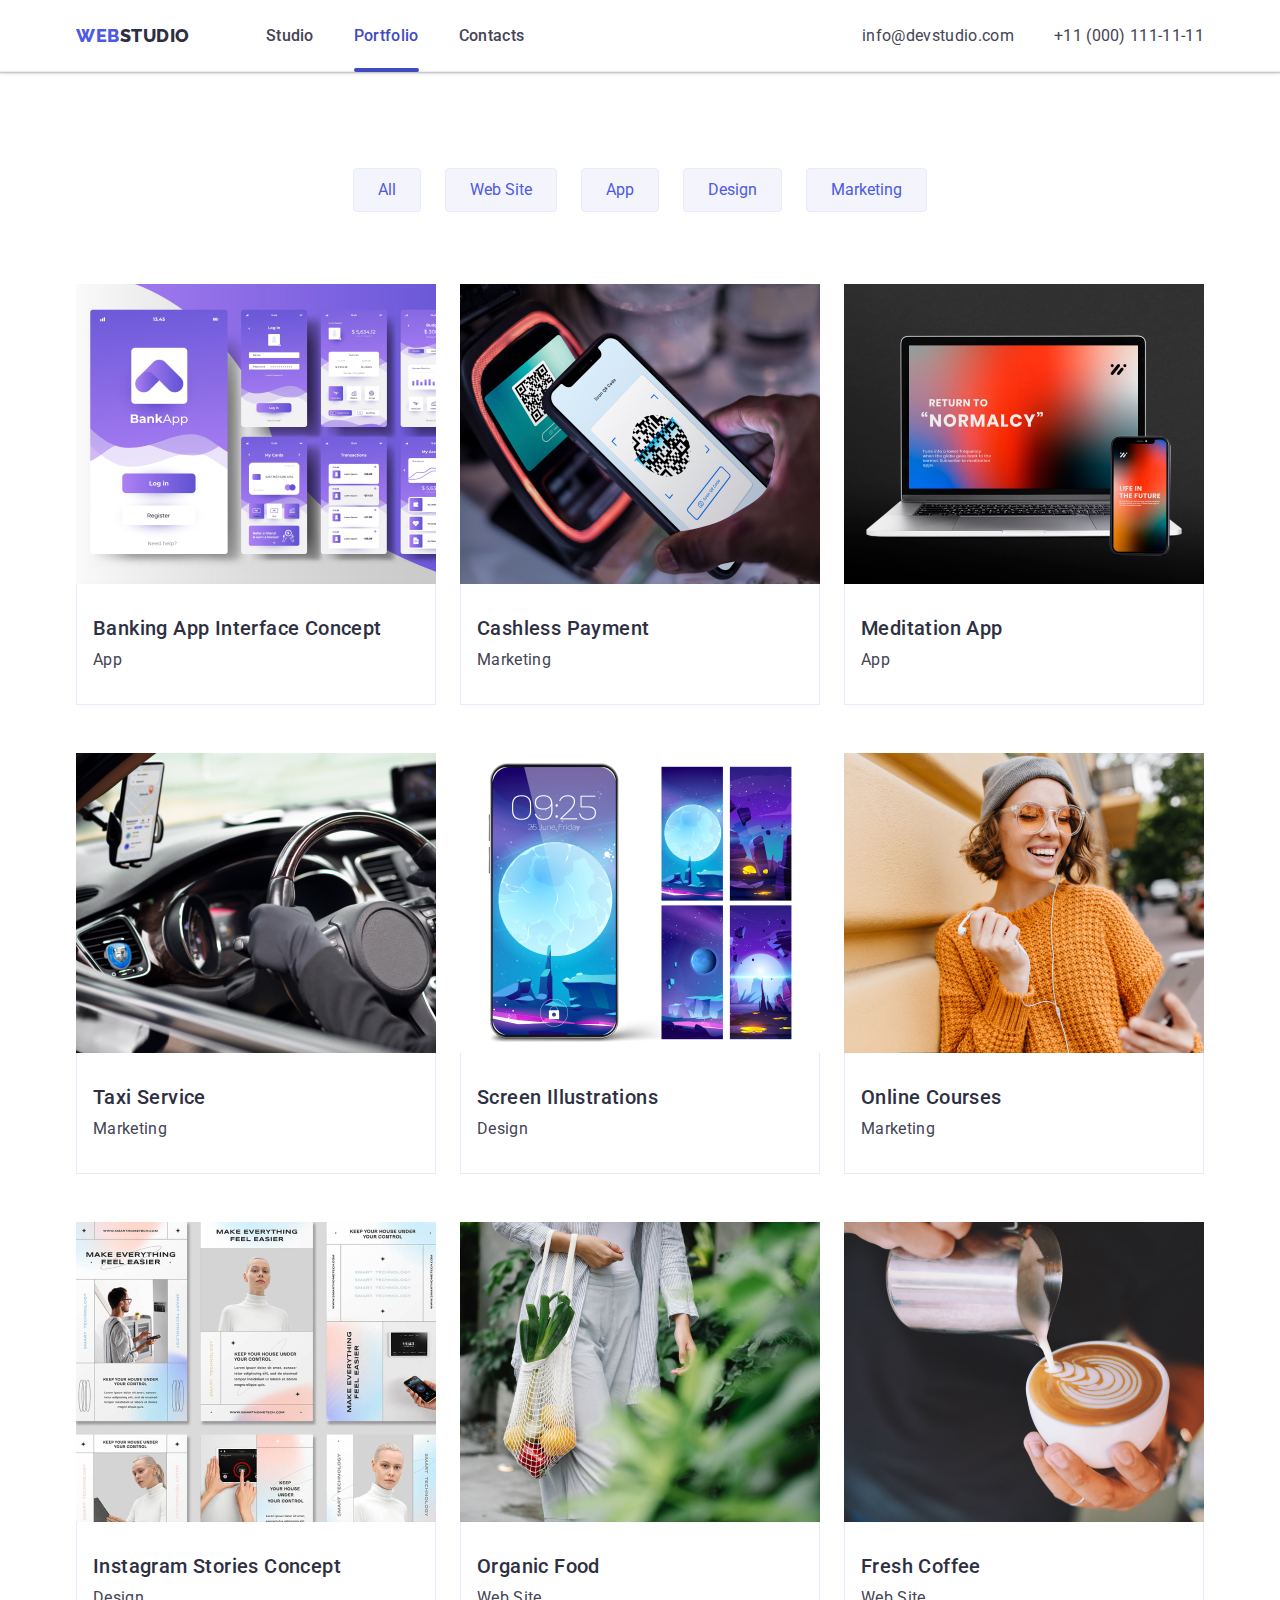
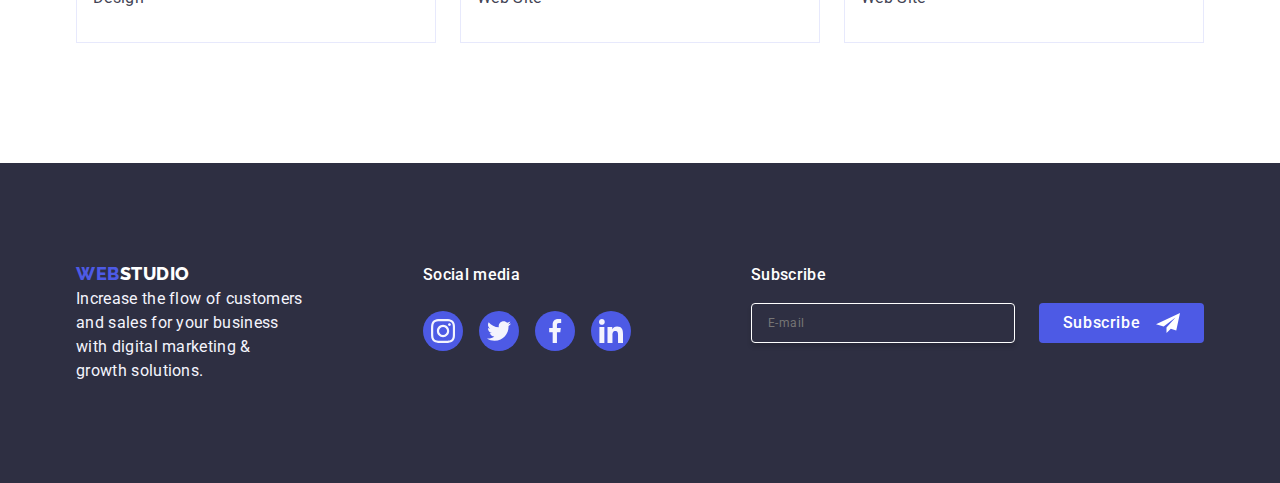
==== portfolio.html @ c0c43e0a "Add files via upload" ====
<!DOCTYPE html>
<html lang="en">
<head>
  <meta charset="UTF-8">
  <meta name="viewport" content="width=device-width, initial-scale=1.0">
  <link rel="stylesheet" href="https://cdnjs.cloudflare.com/ajax/libs/modern-normalize/1.0.0/modern-normalize.min.css">
  <link rel="stylesheet" href="./css/styles.css">
  <link rel="preconnect" href="https://fonts.googleapis.com">
  <link rel="preconnect" href="https://fonts.gstatic.com" crossorigin>
  <link href="https://fonts.googleapis.com/css2?family=Raleway:wght@800&family=Roboto:wght@400;500;700;900&display=swap" rel="stylesheet">
  <title>Project #1</title>
</head>
<body>
  <header class="page-header">
    <div class="container menu">
      <nav class="navigation">
        <a class="logo links" href="./index.html">Web<span class="logo-black">Studio</span></a>
        <ul class="nav-menu list">
          <li class="item">
            <a class="page links" href="./index.html">Studio</a>
          </li>
          <li class="item">
            <a class="page current links" href="./portfolio.html">Portfolio</a>
          </li>
          <li class="item">
            <a class="page links" href="">Contacts</a>
          </li>
        </ul>
      </nav>
      <address class="address">
        <ul class="contacts-menu list">
          <li class="item">
            <a class="contact links" href="mailto:info@devstudio.com"> info@devstudio.com</a>
          </li>
          <li class="item">
            <a class="contact links" href="tel:+110001111111"> +11 (000) 111-11-11</a>
          </li>
        </ul>
      </address>
    </div>
  </header>
  <main>
    <section class="portfolio">
      <div class="portfolio-menu container">
        <h1 class="visually-hidden" >Title</h1>
        <ul class="filters list">
          <li class="filters-item">
            <button class="filters-button filters-active button" type="button">All</button>
          </li>
          <li class="filters-item">
            <button class="filters-button filters-active button" type="button">Web Site</button>
          </li>
          <li class="filters-item">
            <button class="filters-button filters-active button" type="button">App</button>
          </li>
          <li class="filters-item">
            <button class="filters-button filters-active button" type="button">Design</button>
          </li>
          <li class="filters-item">
            <button class="filters-button filters-active button" type="button">Marketing</button>
          </li>
        </ul> 
        <ul class="services-list list">
          <li class="services-card">
            <a class="services-link links" href="#">
              <div class="project-cover-wrap">
                <img 
                  class="project-card-image"
                  src="./images/imgbank-app.jpg" 
                  alt="Bank App" 
                  width="360" 
                  height="300"
                 />                
                 <p class="project-cover-text">
                  14 Stylish and User-Friendly App Design Concepts · Task Manager App · Calorie Tracker App · Exotic Fruit Ecommerce App · Cloud Storage App
                 </p>
              </div>  
              <div class="project-card-text">
                <h2 class="project-title">Banking App Interface Concept</h2>
                <p class="project-description">App</p>
              </div>
            </a>   
          </li>
          <li class="services-card">
            <a class="services-link links" href="index.html">
              <div class="project-cover-wrap">
                <img 
                  class="project-card-image"
                  src="./images/imgcashless.jpg" 
                  alt="Bank App" 
                  width="360" 
                  height="300"
                 />                
                 <p class="project-cover-text">
                  14 Stylish and User-Friendly App Design Concepts · Task Manager App · Calorie Tracker App · Exotic Fruit Ecommerce App · Cloud Storage App
                 </p>
              </div>
              <div class="project-card-text">
                <h2 class="project-title">Cashless Payment</h2>
                <p class="project-description">Marketing</p>
              </div>
            </a>
          </li>
          <li class="services-card">
            <a class="services-link links" href="index.html">
              <div class="project-cover-wrap">
                <img 
                  class="project-card-image"
                  src="./images/imgmed-app.jpg" 
                  alt="Bank App" 
                  width="360" 
                  height="300"
                 />                
                 <p class="project-cover-text">
                  14 Stylish and User-Friendly App Design Concepts · Task Manager App · Calorie Tracker App · Exotic Fruit Ecommerce App · Cloud Storage App
                 </p>
              </div>
              <div class="project-card-text">
                <h2 class="project-title">Meditation App</h2>
                <p class="project-description">App</p>
              </div>
            </a>   
          </li>
          <li class="services-card">
            <a class="services-link links" href="index.html">
              <div class="project-cover-wrap">
                <img 
                  class="project-card-image"
                  src="./images/imgtaxi-serv.jpg" 
                  alt="Bank App" 
                  width="360" 
                  height="300"
                 />                
                 <p class="project-cover-text">
                  14 Stylish and User-Friendly App Design Concepts · Task Manager App · Calorie Tracker App · Exotic Fruit Ecommerce App · Cloud Storage App
                 </p>
              </div>
              <div class="project-card-text">
                <h2 class="project-title">Taxi Service</h2>
                <p class="project-description">Marketing</p>
              </div>
            </a>   
          </li>
          <li class="services-card">
            <a class="services-link links" href="index.html">
              <div class="project-cover-wrap">
                <img 
                  class="project-card-image"
                  src="./images/imgscreen.jpg" 
                  alt="Bank App" 
                  width="360" 
                  height="300"
                 />                
                 <p class="project-cover-text">
                  14 Stylish and User-Friendly App Design Concepts · Task Manager App · Calorie Tracker App · Exotic Fruit Ecommerce App · Cloud Storage App
                 </p>
              </div>
              <div class="project-card-text">
                <h2 class="project-title">Screen Illustrations</h2>
                <p class="project-description">Design</p>
              </div>
            </a>     
          </li>
          <li class="services-card">
            <a class="services-link links" href="index.html">
              <div class="project-cover-wrap">
                <img 
                  class="project-card-image"
                  src="./images/imgonline-course.jpg" 
                  alt="Bank App" 
                  width="360" 
                  height="300"
                 />                
                 <p class="project-cover-text">
                  14 Stylish and User-Friendly App Design Concepts · Task Manager App · Calorie Tracker App · Exotic Fruit Ecommerce App · Cloud Storage App
                 </p>
              </div>
              <div class="project-card-text">
                <h2 class="project-title">Online Courses</h2>
                <p class="project-description">Marketing</p>
              </div>
            </a>     
          </li>
          <li class="services-card">
            <a class="services-link links" href="index.html">
              <div class="project-cover-wrap">
                <img 
                  class="project-card-image"
                  src="./images/imginstagram.jpg" 
                  alt="Bank App" 
                  width="360" 
                  height="300"
                 />                
                 <p class="project-cover-text">
                  14 Stylish and User-Friendly App Design Concepts · Task Manager App · Calorie Tracker App · Exotic Fruit Ecommerce App · Cloud Storage App
                 </p>
              </div>
              <div class="project-card-text">
                <h2 class="project-title">Instagram Stories Concept</h2>
                <p class="project-description">Design</p>
              </div> 
            </a> 
          </li>
          <li class="services-card">
            <a class="services-link links" href="index.html">
              <div class="project-cover-wrap">
                <img 
                  class="project-card-image"
                  src="./images/imgorganic.jpg" 
                  alt="Bank App" 
                  width="360" 
                  height="300"
                 />                
                 <p class="project-cover-text">
                  14 Stylish and User-Friendly App Design Concepts · Task Manager App · Calorie Tracker App · Exotic Fruit Ecommerce App · Cloud Storage App
                 </p>
              </div>
              <div class="project-card-text">
                <h2 class="project-title">Organic Food</h2>
                <p class="project-description">Web Site</p>
              </div>
            </a>   
          </li>
          <li class="services-card">
            <a class="services-link links" href="index.html">
              <div class="project-cover-wrap">
                <img 
                  class="project-card-image"
                  src="./images/imgcoffee.jpg" 
                  alt="Bank App" 
                  width="360" 
                  height="300"
                 />                
                 <p class="project-cover-text">
                  14 Stylish and User-Friendly App Design Concepts · Task Manager App · Calorie Tracker App · Exotic Fruit Ecommerce App · Cloud Storage App
                 </p>
              </div>
              <div class="project-card-text">
                <h2 class="project-title">Fresh Coffee</h2>
                <p class="project-description">Web Site</p>
              </div>
            </a>
          </li>
        </ul>
      </div>
    </section>
  </main>
  <footer class="page-footer">
    <div class="container">
      <div class="footer-logo-wrapper list">
          <a class="logo links" href="./index.html">Web<span class="logo-white">Studio</span>
          </a>
          <p class="footer-content">
          Increase the flow of customers and sales for your business with digital marketing & growth solutions.
          </p> 
      </div>
      <div class="social-media-container">
        <p class="social-media-text text">Social media</p>
        <ul class="footer-list list">
          <li class="social-media-item">
            <a href="#" class="social-media-link">
              <svg class="social-media-svg" width="24" height="24">
                <use href="./images/icons.svg#instagram"></use>
              </svg>
            </a>
          </li>
          <li class="social-media-item">
            <a href="#" class="social-media-link">
              <svg class="social-media-svg" width="24" height="24">
                <use href="./images/icons.svg#twitter"></use>
              </svg>
            </a>
          </li>
          <li class="social-media-item">
            <a href="#" class="social-media-link">
              <svg class="social-media-svg" width="24" height="24">
                <use href="./images/icons.svg#facebook"></use>
              </svg>
            </a>
          </li>
          <li class="social-media-item">
            <a href="#" class="social-media-link">
              <svg class="social-media-svg" width="24" height="24">
                <use href="./images/icons.svg#linkedin"></use>
              </svg>
            </a>
          </li>
        </ul>
      </div> 
      <div class="footer-form-container">
        <p class="footer-subscription-text">Subscribe</p>
        <form class="footer-subscription-form">
          <label class="footer-subscription-label">
            <input class="footer-subscription-input" name="subscription-mail" type="email" placeholder="E-mail">
          </label>
          <button class="footer-subscription-button" type="submit">Subscribe
            <svg class="footer-subscription-icon" width="24" height="24">
              <use href="./images/icons.svg#subscription"></use>          
            </svg>
          </button>
        </form>
      </div>
    </div>
  </footer>
</body>
</html>
---- css/styles.css ----
/* CSS Variable */

:root {
  --iris: #4D5AE5;
  --ocean: #404bbf;  
  --navy-blue: #2E2F42;
  --white: #FFFFFF;
  --slate: #434455;
  --green: #31D0AA;
  --light-slate: #838f99;
  --cornflower: #e7e9fc;
  --cloud: #f4f4fd;
  --button: #e7e9fc;
  --navy-blue-modal: #2E2F42;
  --grey: #2E2F42;
  --dairy: #FCFCFC;
}

body {
  font-family: "Roboto", sans-serif;
  font-size: 16px;
  color: #434455;
  background-color: var(--white);
  line-height: 1.5;
  letter-spacing: 0.02em;
}

/* CSS Reset */

*,
*::before,
*::after {
  box-sizing: border-box;
  margin: 0;
}

h1,h2,h3,h4,h5,h6,p {
  margin: 0;
}

img {
  display: block;
  max-width: 100%;
  height: auto;
}

.list {
  list-style: none;
  padding: 0;
  margin: 0;
}

.links {
  text-decoration: none;
  color: inherit;
}

.address {
  font-style: normal;
  margin-left: auto;
}

.container {
  width: 1158px;
  margin: 0 auto;
  padding: 0 15px;
}

.section {
  padding: 120px 0;
}

.no-top-padding {
  padding: 0;
}

/* Logo */

.logo {
  color: var(--iris);
  font-family: "Raleway", "sans-serif";
  font-size: 18px;
  font-weight: 800;
  line-height: 1.17;
  letter-spacing: 0.03em;
  text-transform: uppercase;
}

.logo-black {
  color: var(--navy-blue);
}

.logo-white {
  color: var(--white);
}


/* Header Section */

.page-header {
  border-bottom: 1px solid #ECECEC;
  box-shadow: 0px 2px 1px rgba(46, 47, 66, 0.08), 0px 1px 1px rgba(46, 47, 66, 0.16), 0px 1px 6px rgba(46, 47, 66, 0.08);
}

.nav-menu .page {
  font-size: 16px;
  font-weight: 500;
}

.nav-menu .page,
.contacts-menu .contact {
  display: block;
  padding-top: 24px;
  padding-bottom: 23px;
}

.nav-menu .page:hover,
.nav-menu .page:focus,
.nav-menu .page.current,
.contacts-menu .contact:hover,
.contacts-menu .contact:focus {
    color: var(--ocean);
}

.nav-menu .item:not(:last-child),
.contacts-menu .item:not(:last-child){
    margin-right: 40px;

}

.menu,
.navigation,
.nav-menu,
.contacts-menu {
    display: flex;
    align-items: center;
}

.nav-menu {
    margin-left: 76px;
}

.page {
  padding: 24px 0;
  position: relative;
  transition: color 250ms cubic-bezier(0.4, 0, 0.2, 1);
}

.page:hover,
.page:focus {
  color: var(--iris);
}

.page::after {
  content: "";
  border-radius: 2px;
  border: 2px solid transparent;
  height: 4px;
  width: 0;
  position: absolute;
  left: 0;
  bottom: -1px;
  transition: width 250ms cubic-bezier(0.4, 0, 0.2, 1),
  background-color 250ms cubic-bezier(0.4, 0, 0.2, 1),
  border 250ms cubic-bezier(0.4, 0, 0.2, 1);
}

.page:hover::after,
.page:focus::after {
  border: 2px solid var(--ocean);
  background-color: var(--ocean);
  width: 100%;
}

.current::after {
  content: "";
  border: 2px solid var(--ocean);
  border-radius: 2px;
  background-color: var(--ocean);
  height: 4px;
  width: 100%;
  position: absolute;
  left: 0;
  bottom: -1px;
}

.current,
.contact:hover,
.contact:focus {
  color: var(--ocean);
}


.contact {
  padding: 24px 0;
  transition: color 250ms cubic-bezier(0.4, 0, 0.2, 1);
}

/* Hero Image - First Section */

.hero {
  background-color: var(--navy-blue);
  padding: 188px 0;
  text-align: center;
  background-image: linear-gradient(rgba(46, 47, 66, 0.7), rgba(46, 47, 66, 0.7)), url(../images/people-office.jpg);
  background-repeat: no-repeat;
  background-position: center;
  background-size: cover;
  max-width: 1440px;
  margin: 0 auto;
}

.hero-title {
  color: var(--white);
  font-size: 56px;
  line-height: 1.07;
  text-align: center;
  letter-spacing: 0.02em;
  font-weight: 700;
  margin-bottom: 48px;
}

.button {
  cursor: pointer;
  font-family: inherit;
  border-color: transparent;
}

.button.order-service {
  padding: 16px 32px;
  background-color: var(--iris);
  color: var(--white);
  font-weight: 500;
  font-size: 16px;
  line-height: 1.5;
  letter-spacing: 0.04em;
  border-radius: 4px;
  box-shadow: 0px 4px 4px 0px rgba(0, 0, 0, 0.15);
  transition: background-color 250ms cubic-bezier(0.4, 0, 0.2, 1);
}

.button.order-service:hover,
.button.order-service:focus {
    background-color: var(--ocean);
}


/* Features - Second Section */


.features {
  display: flex;
  gap: 24px;
}

.features .icon {
  display: flex;
  align-items: center;
  height: 112px;
  width: 264px;
  background-color: var(--cloud);
  border-radius: 4px;
  margin-bottom: 8px;
  
  
  
  
}


.features-item .features-item-header {
  margin-bottom: 8px;
}

.features-item-header {
  font-weight: 500;
  font-size: 20px;
  line-height: 1.2;
  letter-spacing: 0.02em;
  color: var(--navy-blue);
  margin-bottom: 8px;
}

.features-item-content {
  font-size: 16px;
  line-height: 1.5;
  letter-spacing: 0.02em;
  color: var(--slate);
}

.visually-hiddens {
  clip: rect(0 0 0 0);
  clip-path: inset(100%);
  height: 1px;
  overflow: hidden;
  outline: 0;
  outline-offset: 0;
  position: absolute;
  white-space: nowrap;
  width: 1px;
  margin: -1px;
  border: 0;
  padding: 0;
}

.icon {
  display: flex;
  align-items: center;
  justify-content: center;
  height: 112px;
  background-color: #f4f4fd;
  border-radius: 4px;
  margin-bottom: 8px;
}

/* Third Section */

.main-page-header {
  font-size: 36px;
  line-height: 1.11;
  text-align: center;
  letter-spacing: 0.02em;
  text-transform: capitalize;
  color: var(--navy-blue);
  margin-bottom: 72px;
}

.offer-section {
  padding-bottom: 120px;
}

.we-do {
  display: flex;
  gap: 24px;
}

.we-do-item {
  flex-basis: calc((100% - 48px) / 3);
}

/* Fourth Section - Our Team */

.team {
  background-color: #f4f4fd;
  padding: 120px 0;
}

.team-members {
  display: flex;
  gap: 24px;
}

.members {
  background-color: #FFFFFF;
  flex-basis: calc((100% - 72px ) / 4);
  border-radius: 0 0 4px 4px; 
  box-shadow: 0px 2px 1px 0px rgba(46, 47, 66, 0.08), 0px 1px 1px 0px rgba(46, 47, 66, 0.16), 0px 1px 6px 0px rgba(46, 47, 66, 0.08);

}

.employee {
  padding: 32px 0 32px;
}

.member-name {
  font-weight: 500;
  font-size: 20px;
  line-height: 1.2;
  letter-spacing: 0.02em;
  color: var(--navy-blue);
  text-align: center;
  margin-bottom: 8px;  
}

.member-title {
  font-size: 16px;
  line-height: 1.5;
  letter-spacing: 0.02em;
  color: var(--slate);
  text-align: center;
}

.team-social-list {
  display: flex;
  justify-content: center;
  gap: 24px;
  margin-top: 8px;
}

.team-social-item {
  width: 40px;
  height: 40px;
}

.team-social-link {
  width: 100%;
  height: 100%;
  border-radius: 50%;
  display: flex;
  align-items: center;
  justify-content: center;
  background-color: var(--iris);
  transition: background-color 250ms cubic-bezier(0.4, 0, 0.2, 1);
}

.team-social-link:hover,
.team-social-link:focus {
  background-color: var(--ocean);
}

.team-social-svg {
  fill: #f4f4fd;
}

/* Fifth Section - Customers */

.client-section {
  padding-top: 120px;
  padding-bottom: 120px;
}

.client-section-header {
  font-size: 36px;
  line-height: 1.11;
  color: #2E2F42;
  margin-bottom: 72px;
  display: flex;
  justify-content: center;
  align-items: center;
}

.client-list {
  display: flex;
  gap: 24px;
}

.client-item {
  /* width: calc((100% - 120px) / 6);
  flex-basis: calc((100% - 120px) / 6); */
  width: 168px;
  height: 88px;
}

.client-link {
  width: 100%;
  height: 100%;
  border: 1px solid #8e8f99;
  border-radius: 4px;
  display: flex;
  justify-content: center;
  align-items: center;
  color: #8e8f99;
  transition: border-color 250ms cubic-bezier(0.4, 0, 0.2, 1), color 250ms cubic-bezier(0.4, 0, 0.2, 1);

}

.client-link:hover,
.client-link:focus {
  border-color: var(--ocean);
  color: var(--ocean)
}

.client-svg {
  fill: currentColor;
}

.client-container {
  width: 1158px;
  padding: 0 15px;
  margin: 0 auto;
}

/* Portfolio Main */

.portfolio {
    padding: 96px 0 120px 0;
}

.filters {
  display: flex;
  justify-content: center;
  gap: 24px;
  margin-bottom: 72px;
}

.filters-item {
  display: inline-flex;
}

.filters-button {
  color: var(--iris);
  background-color: var(--cloud);
  border-radius: 4px;
  border: 1px solid var(--cornflower);
  font-family: inherit;
  padding: 12px 24px;
  transition: color 250ms cubic-bezier(0.4, 0, 0.2, 1), background-color 250ms cubic-bezier(0.4, 0, 0.2, 1), border-color 250ms cubic-bezier(0.4, 0, 0.2, 1), box-shadow 250ms cubic-bezier(0.4, 0, 0.2, 1);
}

.filters-button:hover,
.filters-button:focus {
  background-color: var(--ocean);
  color: var(--white);
  border-color: var(--ocean);
  box-shadow: 0px 2px 2px 0px rgba(0, 0, 0, 0.12), 0px 2px 1px 0px rgba(0, 0, 0, 0.08), 0px 3px 1px 0px rgba(0, 0, 0, 0.1);
}


.services-list {
  display: flex;
  flex-wrap: wrap;
  column-gap: 24px;
  row-gap: 48px; 
}

.services-card {
  flex-basis: calc((100% - 48px) / 3);

}

.services-link {
  transition: box-shadow 250ms cubic-bezier(0.4, 0, 0.2, 1);
}

.services-link:hover,
.services-link:focus {
  box-shadow: 0px 2px 1px 0px rgba(46, 47, 66, 0.88), 0px 1px 1px 0px rgba(46, 47, 66, 0.16), 0px 1px 6px 0px rgba(46, 47, 66, 0.08);
}

.project-cover-wrap {
  position: relative;
  overflow: hidden;
}

.project-cover-text {
  position: absolute;
  top: 0;
  height: 100%;
  width: 100%;
  padding: 40px 32px;
  background-color: var(--iris);
  color: var(--cloud);
  font-size: 16px;
  font-weight: 400;
  line-height: 24px;
  letter-spacing: 0.32px;
  transform: translateY(100%);
  transition: transform 250ms cubic-bezier(0.4, 0, 0.2, 1);
}

.services-link:hover .project-cover-text,
.services-link:focus .project-cover-text {
  transform: translateY(0);
}

.project-card-text {
  padding: 32px 16px;
  border: 1px solid var(--cornflower);
  border-top: none;
  display: flex;
  flex-direction: column;
  justify-content: center;
  align-items: flex-start;
  align-self: stretch;
  border-bottom: 1px solid var(--cornflower);
  border-left: 1px solid var(--cornflower);
  border-right: 1px solid var(--cornflower);
  background-color: var(--white);
}

.project-title {
  font-weight: 500;
  font-size: 20px;
  line-height: 1.2;
  letter-spacing: 0.02em;
  color: var(--navy-blue);  
  margin-bottom: 8px;
}

.project-description {
  font-size: 16px;
  line-height: 1.5;
  letter-spacing: 0.02em;
  color: var(--slate);
}


/* Footer Section */

.page-footer {
  background-color: var(--navy-blue);
  padding-top: 100px;
  padding-bottom: 100px;
}

.page-footer .container {
  display: flex;
  align-items: baseline;
  gap: 120px;
  
}


.footer-logo-wrapper {
  align-items: flex-start;
  
}

.footer-content {
  line-height: 1.5;
  color: var(--cloud);
  letter-spacing: 0.02em;
  max-width: 264px;
    
}


.social-media-text {
  font-weight: 500;
  font-size: 16px;
  line-height: 1.5;
  letter-spacing: 0.02em;
  color: #FFFFFF;
  margin-bottom: 16px; 

}

.social-media-item {
  width: 40px;
  height: 40px;
}

.social-media-link {
  width: 100%;
  height: 100%;
  background-color: #4D5AE5;
  border-radius: 50%;
  display: flex;
  align-items: center;
  justify-content: center;
  margin-top: 8px;
  transition: background-color 250ms cubic-bezier(0.4, 0, 0.2, 1);
}

.social-media-link:hover,
.social-media-link:focus {
  background-color: #31D0AA;

}

.social-media-svg {
  fill: #f4f4fd;
}

.footer-list {
  display: flex;
  gap: 16px;
}

.footer-subscription-text {
  margin-bottom: 16px;
  font-weight: 500;
  font-size: 16px;
  line-height: 1.5;
  letter-spacing: 0.02em;
  color: var(--white);
}

.footer-subscription-form {
  display: flex;
  gap: 24px;
}

.footer-subscription-input {
  width: 264px;
  height: 40px;
  border: 1px solid var(--white);
  background-color: transparent;
  font-size: 12px;
  line-height: 1.5;
  letter-spacing: 0.04em;
  padding-left: 16px;
  color: var(--white);
  box-shadow: 0px 4px 4px 0px rgba(0, 0, 0, 0.15);
  border-radius: 4px;
  color: var(--white);
}

.footer-subscription-button {
  min-width: 165px;
  height: 40px;
  display: flex;
  justify-content: center;
  align-items: center;
  font-family: 'Roboto', sans-serif;
  font-size: 16px;
  font-weight: 500;
  line-height: 1.5;
  letter-spacing: 0.04em;
  color: var(--white);
  cursor: pointer;
  background-color: var(--iris);
  border: none;
  border-radius: 4px;
}

.footer-subscription-icon {
  margin-left: 16px;
}



/* Modal */

.backdrop {
  position: fixed;
  top: 0;
  left: 0;
  width: 100%;
  height: 100%;
  background-color: rgba(46, 47, 66, 0.4);
  opacity: 1;
  transition: opacity 250ms cubic-bezier(0.4, 0, 0.2, 1), visibility 250ms cubic-bezier(0.4, 0, 0.2, 1);
}

/* label {
  display: block;
} */

.modal {
  position: absolute;
  top: 50%;
  left: 50%;
  min-width: 408px;
  min-height: 584px;
  background-color: var(--dairy);
  box-shadow: 0px 2px 1px 0px rgba(0, 0, 0, 0.2),
    0px 1px 3px 0px rgba(0, 0, 0, 0.12), 0px 1px 1px 0px rgba(0, 0, 0, 0.14);
  border-radius: 4px;
  transform: translate(-50%, -50%) scale(1);
  transition: transform 250ms cubic-bezier(0.4, 0, 0.2, 1);
  padding: 72px 24px 24px;
}

.modal-container {
  margin-bottom: 8px;
}

.modal-form-label {
  font-size: 12px;
  line-height: 1.17;
  letter-spacing: 0.04em;
  color: #8e8f99;
  display: block;
  margin-bottom: 4px;
  
}

.modal-container {
 position: relative;
}

.modal-label-container {
  position: relative;
}

.modal-header-text {
  font-weight: 500;
  font-size: 16px;
  line-height: 24px;
  text-align: center;
  letter-spacing: 0.32px;
  color: var(--navy-blue);
  margin-bottom: 16px;
  
  
  
  
}

.modal-form-textarea {
  margin-bottom: 16px;
}

.form-label-input {
  width: 100%;
  height: 40px;
  border: 1px solid rgba(46, 47, 66, 0.4);
  border-radius: 4px;
  background-color: transparent;
  padding-left: 38px;
  outline: transparent;
  transition: border-color 250ms cubic-bezier(0.4, 0, 0.2, 1);

}

.form-label-textarea {
  width: 100%;
  height: 120px;
  font-size: 12px;
  line-height: 1.17;
  letter-spacing: 0.04em;
  color: rgba(46, 47, 66, 0.4);
  border: 1px solid rgba(46, 47, 66, 0.4);
  border-radius: 4px;
  background-color: transparent;
  padding: 8px 16px;
  outline: transparent;
  resize: none;
  transition: border-color 250ms cubic-bezier(0.4, 0, 0.2, 1);
  
}

.form-label-input:hover,
.form-label-input:focus,
.form-label-textarea:hover,
.form-label-textarea:focus {
  outline: none;
  border: 1px solid var(--iris);
}

.form-label-text {
  color: var(--light-slate);
  font-size: 12px;
  font-weight: 400;
  line-height: 14px;
  position: absolute;
  top: -16px;
}


.form-input-icon {
  position: absolute;
  left: 16px;
  top: 50%;
  transform: translateY(-50%);
  transition: fill 250ms cubic-bezier(0.4, 0, 0.2, 1);
}



.form-label-input:hover + .form-input-icon,
.form-label-input:focus + .form-input-icon {
  fill: var(--iris);
}

.modal-form-agreement {
  margin-bottom: 24px;
  display: flex;
  
}

.terms-conditions {
  display: block;
  font-size: 12px;
  line-height: 1.17;
  letter-spacing: 0.04em;
  color: #8e8f99;
}


.form-agreement-text {
  width: 16px;
  height: 16px;
  border: 1px solid rgba(46, 47, 66, 0.4);
  border-radius: 2px;
  transition: background-color 250ms cubic-bezier(0.4, 0, 0.2, 1), border 250ms cubic-bezier(0.4, 0, 0.2, 1), fill 250ms cubic-bezier(0.4, 0, 0.2, 1);
  display: inline-flex;
  align-items: center;
  justify-content: center;
  fill: transparent;
}

.modal-form-checkbox:checked + .form-agreement-text {
  background-color: var(--ocean);
  border: none;
  fill: var(--cloud);
}

.modal-checkbox-icon {
  fill: var(--white);
  border: 1px solid var(--light-slate);
  margin-right: 8px;
  transition: background-color 250ms cubic-bezier(0.4, 0, 0.2, 1), border 250ms cubic-bezier(0.4, 0, 0.2, 1);
}

.privacy-link {
  color: var(--iris)
}

.visually-hidden {
  position: absolute;
  border: 0;
  padding: 0;
  opacity: 0;
}

.modal-form-button {
 color: var(--white);
 text-align: center;
 font-size: 16px;
 font-weight: 500;
 line-height: 24px;
 letter-spacing: 0.64px;
 border: none;
 border-radius: 4px;
 background: var(--iris);
 box-shadow: 0px 4px 4px 0px rgba(0, 0, 0, 0.15);
 padding: 16px 32px;
 margin: 0 auto;
 cursor: pointer;
 display: block;
 min-width: 169px;
 transition: background-color 250ms cubic-bezier(0.4, 0, 0.2, 1);
    
}

.modal-form-button:hover {
  background-color: var(--ocean);
}

.backdrop.is-hidden .modal {
  transform: translate(-50%, -50%) scale(0);
}

.modal-close {
  position: absolute;
  top: 24px;
  right: 24px;
  width: 24px;
  height: 24px;
  padding: 0;
  display: flex;
  justify-content: center;
  align-items: center;
  

  background-color: var(--cornflower, #e7e9fc);
  color: var(--navyblue);
  border: 1px solid rgba(0, 0, 0, 0.1);
  border-radius: 50%;
  cursor: pointer;

  transition: border 250ms cubic-bezier(0.4, 0, 0.2, 1),
    background-color 250ms cubic-bezier(0.4, 0, 0.2, 1);
}

.modal-close-icon {
  fill: currentColor;
  transition: fill 250ms cubic-bezier(0.4, 0, 0.2, 1);
}

.modal-close:hover,
.modal-close:focus {
  background-color: var(--ocean);
  color: var(--white);
  border: none;
}

.is-hidden {
  opacity: 0;
  visibility: hidden;
  pointer-events: none;
}

/* Modal Form */
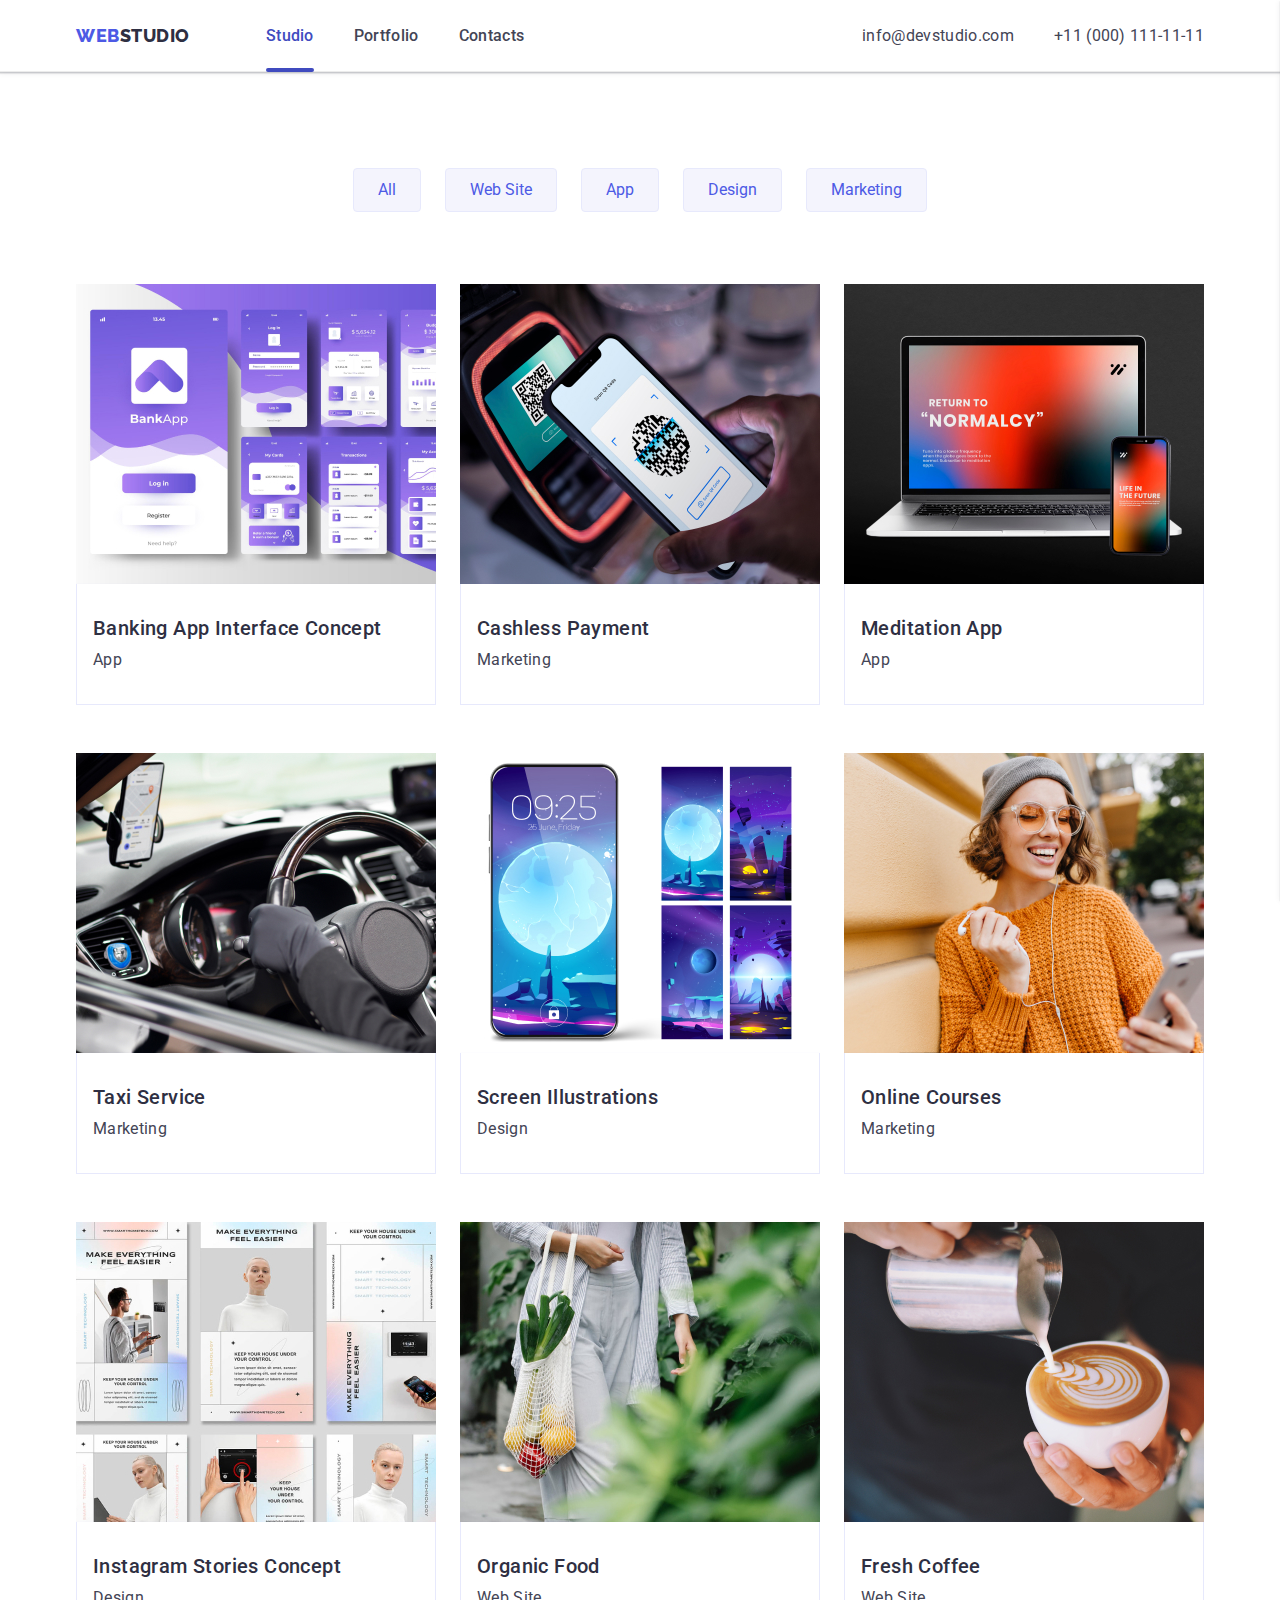
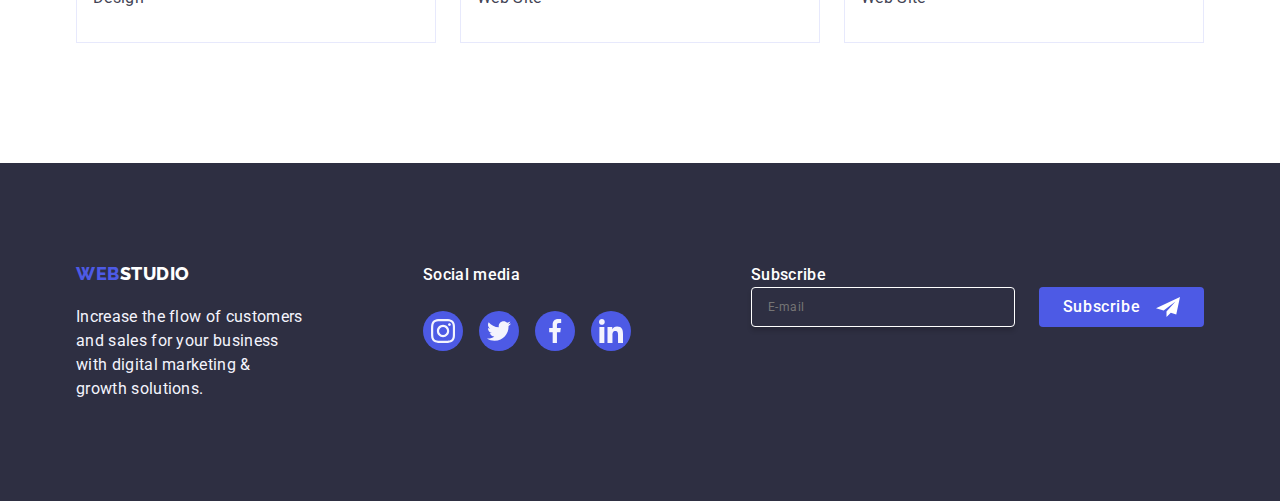
==== commit 5b4e2432: "summary" ====
--- a/portfolio.html
+++ b/portfolio.html
@@ -17,10 +17,10 @@
         <a class="logo links" href="./index.html">Web<span class="logo-black">Studio</span></a>
         <ul class="nav-menu list">
           <li class="item">
-            <a class="page links" href="./index.html">Studio</a>
-          </li>
-          <li class="item">
-            <a class="page current links" href="./portfolio.html">Portfolio</a>
+            <a class="page current links" href="./index.html">Studio</a>
+          </li>
+          <li class="item">
+            <a class="page links" href="./portfolio.html">Portfolio</a>
           </li>
           <li class="item">
             <a class="page links" href="">Contacts</a>
@@ -36,6 +36,11 @@
             <a class="contact links" href="tel:+110001111111"> +11 (000) 111-11-11</a>
           </li>
         </ul>
+        <button class="menu-toggle js-open-menu" aria-expanded="false" aria-controls="mobile-menu">
+          <svg class="mobile-menu-icon" width="32" height="22">
+            <use href="images/sprite.svg#burger"/>
+          </svg>
+        </button>
       </address>
     </div>
   </header>
@@ -246,7 +251,7 @@
     </section>
   </main>
   <footer class="page-footer">
-    <div class="container">
+    <div class="footer-division container">
       <div class="footer-logo-wrapper list">
           <a class="logo links" href="./index.html">Web<span class="logo-white">Studio</span>
           </a>
@@ -302,6 +307,66 @@
       </div>
     </div>
   </footer>
+
+  <!-- Mobile  -->
+  <div class="menu-container js-menu-container" id="mobile-menu">
+    <button type="button" class="menu-toggle js-close-menu mobile-close-btn">
+       &times;
+    </button>
+    <ul class="mobile-menu-list list">
+      <li class="mobile-menu-item">
+        <a class="mobile-menu-link links" href="index.html">Studio</a>
+      </li>
+      <li class="mobile-menu-item">
+        <a class="mobile-menu-link links" href="portfolio.html">Portfolio</a>
+      </li>
+      <li class="mobile-menu-item">
+        <a class="mobile-menu-link links" href="">Contacts</a>
+      </li>
+    </ul>
+
+    <ul class="mobile-contacts list">
+      <li class="mobile-contacts-item">
+        <a class="mobile-contacts-link links" href="tel:+110001111111">+11 (000)111-11-11</a>
+      </li>
+      <li class="mobile-contacts-item">
+        <a class="mobile-contacts-link links" href="mailto:info@devstudion.com" >info@devstudion.com</a>
+      </li>
+    </ul>
+    <ul class="mobile-social-media-list list">
+      <li class="mobile-social-media-item">
+        <a class="mobile-social-media-link links">
+          <svg class="mobile-social-media-icon-svg" width="24" height="24">
+            <use href="./images/icons.svg#instagram"></use>
+          </svg>
+        </a>
+      </li>
+      <li class="mobile-social-media-item">
+        <a class="mobile-social-media-link links">
+          <svg class="mobile-social-media-icon-svg" width="24" height="24">
+            <use href="./images/icons.svg#twitter"></use>
+          </svg>
+        </a>
+      </li>
+      <li class="mobile-social-media-item">
+        <a class="mobile-social-media-link links">
+          <svg class="mobile-social-media-icon-svg" width="24" height="24">
+            <use href="./images/icons.svg#facebook"></use>
+          </svg>
+        </a>
+      </li>
+      <li class="mobile-social-media-item">
+        <a class="mobile-social-media-link links">
+          <svg class="mobile-social-media-icon-svg" width="24" height="24">
+            <use href="./images/icons.svg#linkedin"></use>
+          </svg>
+        </a>
+      </li>
+    </ul>
+  </div>
+  <script src="./js/mobile-menu.js"></script>
+  <script src="./js/modal.js"></script>
+  
 </body>
 </html>
 
--- a/css/styles.css
+++ b/css/styles.css
@@ -611,6 +611,7 @@
   color: var(--cloud);
   letter-spacing: 0.02em;
   max-width: 264px;
+  margin-top: 17.5px;
     
 }
 
@@ -658,7 +659,6 @@
 }
 
 .footer-subscription-text {
-  margin-bottom: 16px;
   font-weight: 500;
   font-size: 16px;
   line-height: 1.5;
@@ -853,9 +853,11 @@
 .terms-conditions {
   display: block;
   font-size: 12px;
+  font-weight: 400;
   line-height: 1.17;
   letter-spacing: 0.04em;
   color: #8e8f99;
+  border: none;
 }
 
 
@@ -869,19 +871,27 @@
   align-items: center;
   justify-content: center;
   fill: transparent;
-}
-
-.modal-form-checkbox:checked + .form-agreement-text {
+  cursor: pointer;
+  margin-right: 8px;
+}
+
+.modal-form-checkbox:checked + .terms-conditions > .form-agreement-text {
   background-color: var(--ocean);
   border: none;
   fill: var(--cloud);
 }
 
 .modal-checkbox-icon {
+  width: 16px;
+  height: 16px;
+  border: 1px solid rgba(46, 47, 66, 0.4);
+  border-radius: 2px;
+  align-items: center;
+  justify-content: center;
   fill: var(--white);
-  border: 1px solid var(--light-slate);
-  margin-right: 8px;
-  transition: background-color 250ms cubic-bezier(0.4, 0, 0.2, 1), border 250ms cubic-bezier(0.4, 0, 0.2, 1);
+  transition: background-color 250ms cubic-bezier(0.4, 0, 0.2, 1), fill 250ms cubic-bezier(0.4, 0, 0.2, 1);
+  cursor: pointer;
+  padding: 2px;
 }
 
 .privacy-link {
@@ -963,5 +973,287 @@
   pointer-events: none;
 }
 
-/* Modal Form */
-
+/* Mobile View - Index */ 
+.menu-toggle {
+  min-height: 40px;
+  min-width: 40px;
+  padding: 0;
+  background-color: transparent;
+  outline: none;
+  border: none;
+}
+
+.menu-container.is-open {
+  transform: translateX(0);
+
+}
+
+.menu-container {
+  position: fixed;
+  top: 0;
+  left: 0;
+  width: 100%;
+  height: 100%;
+  padding-top: 80px;
+  padding-bottom: 40px;
+  padding-right: 35px;
+  padding-left: 40px;
+  background-color: var(--white);
+  box-shadow: 0px 1px 6px 0px rgba(46, 47, 66, 0.08), 0px 1px 1px 0px rgba(46, 47, 66, 0.16), 0px 2px 1px 0px rgba(46, 47, 66, 0.08);
+  transform: translateX(100%);
+  transition: transform 250ms cubic-bezier(0.4, 0, 0.2 1);
+  display: flex;
+  flex-direction: column;
+
+}
+
+.mobile-menu {
+  padding: 0;
+  margin: 0;
+  list-style: none;
+}
+
+.mobile-close-btn {
+  position: absolute;
+  top: 24px;
+  right: 24px;
+  min-width: 24px;
+  min-height: 24px;
+  padding: 0;
+  display: flex;
+  align-items: center;
+  justify-content: center;
+  border-radius: 50%;
+  border: 1px solid rgba(46, 47, 66, 0.1);
+  background-color: var(--cornflower);
+  transition: background-color 250ms cubic-bezier(0.4, 0, 0.2, 1), border 250ms cubic-bezier(0.4, 0, 0.2, 1);
+}
+
+.mobile-menu-list {
+  display: flex;
+  flex-direction: column;
+  align-items: flex-start;
+  justify-content: flex-start;
+  gap: 40px;
+  margin-bottom: auto;
+}
+
+.mobile-menu-item {
+  font-family: 'Roboto', sans-serif;
+  font-size: 36px;
+  font-weight: 700;
+  line-height: 1.11;
+  letter-spacing: 0.72px;
+
+}
+
+.mobile-menu-link {
+  color: var(--navy-blue);
+}
+
+.mobile-menu-link:hover,
+.mobile-menu-link:focus {
+  color: var(--iris);
+}
+
+.mobile-contacts {
+  gap: 40px;
+  display: flex;
+  flex-direction: column;
+  margin-bottom: 48px;
+}
+
+.mobile-contacts-link {
+  color: var(--navy-blue);
+  font-family: 'Roboto', sans-serif;
+  font-size: 20px;
+  font-weight: 700;
+  line-height: 1.11;
+  letter-spacing: 0.72px;
+}
+
+.mobile-contacts-link:hover,
+.mobile-contacts-link:focus {
+  color: var(--iris);
+  transition: background-color 250ms cubic-bezier(0.4, 0, 0.2, 1);
+  font-size: 36px;
+}
+
+.mobile-social-media-list {
+  display: flex;
+  gap: 56px;
+  align-items: center;
+  justify-content: flex-start;
+}
+
+.mobile-social-media-link svg {
+  fill: var(--white);
+}
+
+.mobile-social-media-link {
+  display: inline-flex;
+  justify-content: space-evenly;
+  align-items: center;
+  border-radius: 50%;
+  width: 44px;
+  height: 44px;
+  background-color: var(--iris);
+  transition: background-color 250ms cubic-bezier(0.4, 0, 0.2, 1);
+}
+
+.mobile-social-media-link:hover,
+.mobile-social-media-link:focus {
+  background-color: var(--green);
+  transition: background-color 250ms cubic-bezier(0.4, 0, 0.2, 1);
+}
+
+
+
+
+
+
+
+
+/* Media Queries - Index */
+
+@media only screen and (min-width: 428px) and (max-width: 767px) {
+  .container {
+    width: 428px;
+    margin: 0 auto;
+  
+  }
+}
+
+@media only screen and (min-width: 428px) and (max-width: 767px), only screen and (max-width: 427px) {
+  .nav-menu,
+  .contacts-menu {
+    display: none;
+  }
+
+  .page-header {
+    display: flex;
+    align-items: center;
+    justify-content: space-between;
+    height: 70px;
+  }
+
+  .hero h1{
+    display: block;
+    max-width: 320px;
+    font-weight: 700;
+    font-size: 36px;
+    line-height: 1.11;
+    letter-spacing: 0.02em;
+    text-align: center;
+    margin: 0 auto 72px;
+
+  }
+
+  .item .icon,
+  .offer-section {
+    display: none;
+  }
+
+  .features {
+    width: 100%;
+    min-height: 120px;
+    gap: 72px 24px;
+    display: flex;
+    flex-wrap: wrap;
+    margin: 0 auto;
+  }
+  .features-item-header {
+    text-align: center;
+    font-weight: 700;
+    font-size: 36px;
+    line-height: 1.11;
+    letter-spacing: 0.02em;
+    margin-bottom: 8px;
+  }
+
+  .team-members {
+    width: 100%;
+    display: flex;
+    justify-content: center;
+    align-items: center;
+    flex-direction: column;
+    gap: 72px;
+
+  }
+
+  .members {
+    margin: 0;
+  }
+
+  .client-list {
+    display: flex;
+    flex-wrap: wrap;
+    width: 100%;
+    justify-content: center;
+    align-items: center;
+    gap: 72px 16px;
+  }
+
+  .footer-division {
+    display: flex;
+    gap: 72px;
+    justify-content: center;
+    flex-wrap: wrap;
+  }
+
+  .footer-logo-wrapper {
+    display: inline-block;
+    text-align: center;
+    margin: 0 auto;
+    padding-top: 0;
+
+  }
+
+  .footer-logo-wrapper p {
+    text-align: start;
+  }
+
+  .social-media-container {
+    margin: 0 auto;
+  }
+
+  .social-media-text {
+    margin: 0 auto;
+    text-align: center;
+  }
+
+  .footer-form-container {
+    display: flex;
+    align-items: center;
+    justify-content: center;
+    flex-direction: column;
+    margin: 0 auto;
+    gap: 16px;
+    
+  }
+  
+  .footer-subscription-text {
+    margin: 0 auto;
+  }
+
+  .footer-subscription-form {
+    display: flex;
+    align-items: center;
+    justify-content: center;
+    flex-direction: column;
+    gap: 16px;
+  }
+
+}
+
+/* Media Queries - Portfolio */
+
+
+
+
+
+@media only screen and (min-width: 768px) {
+  .menu-toggle {
+    display: none;
+  }
+}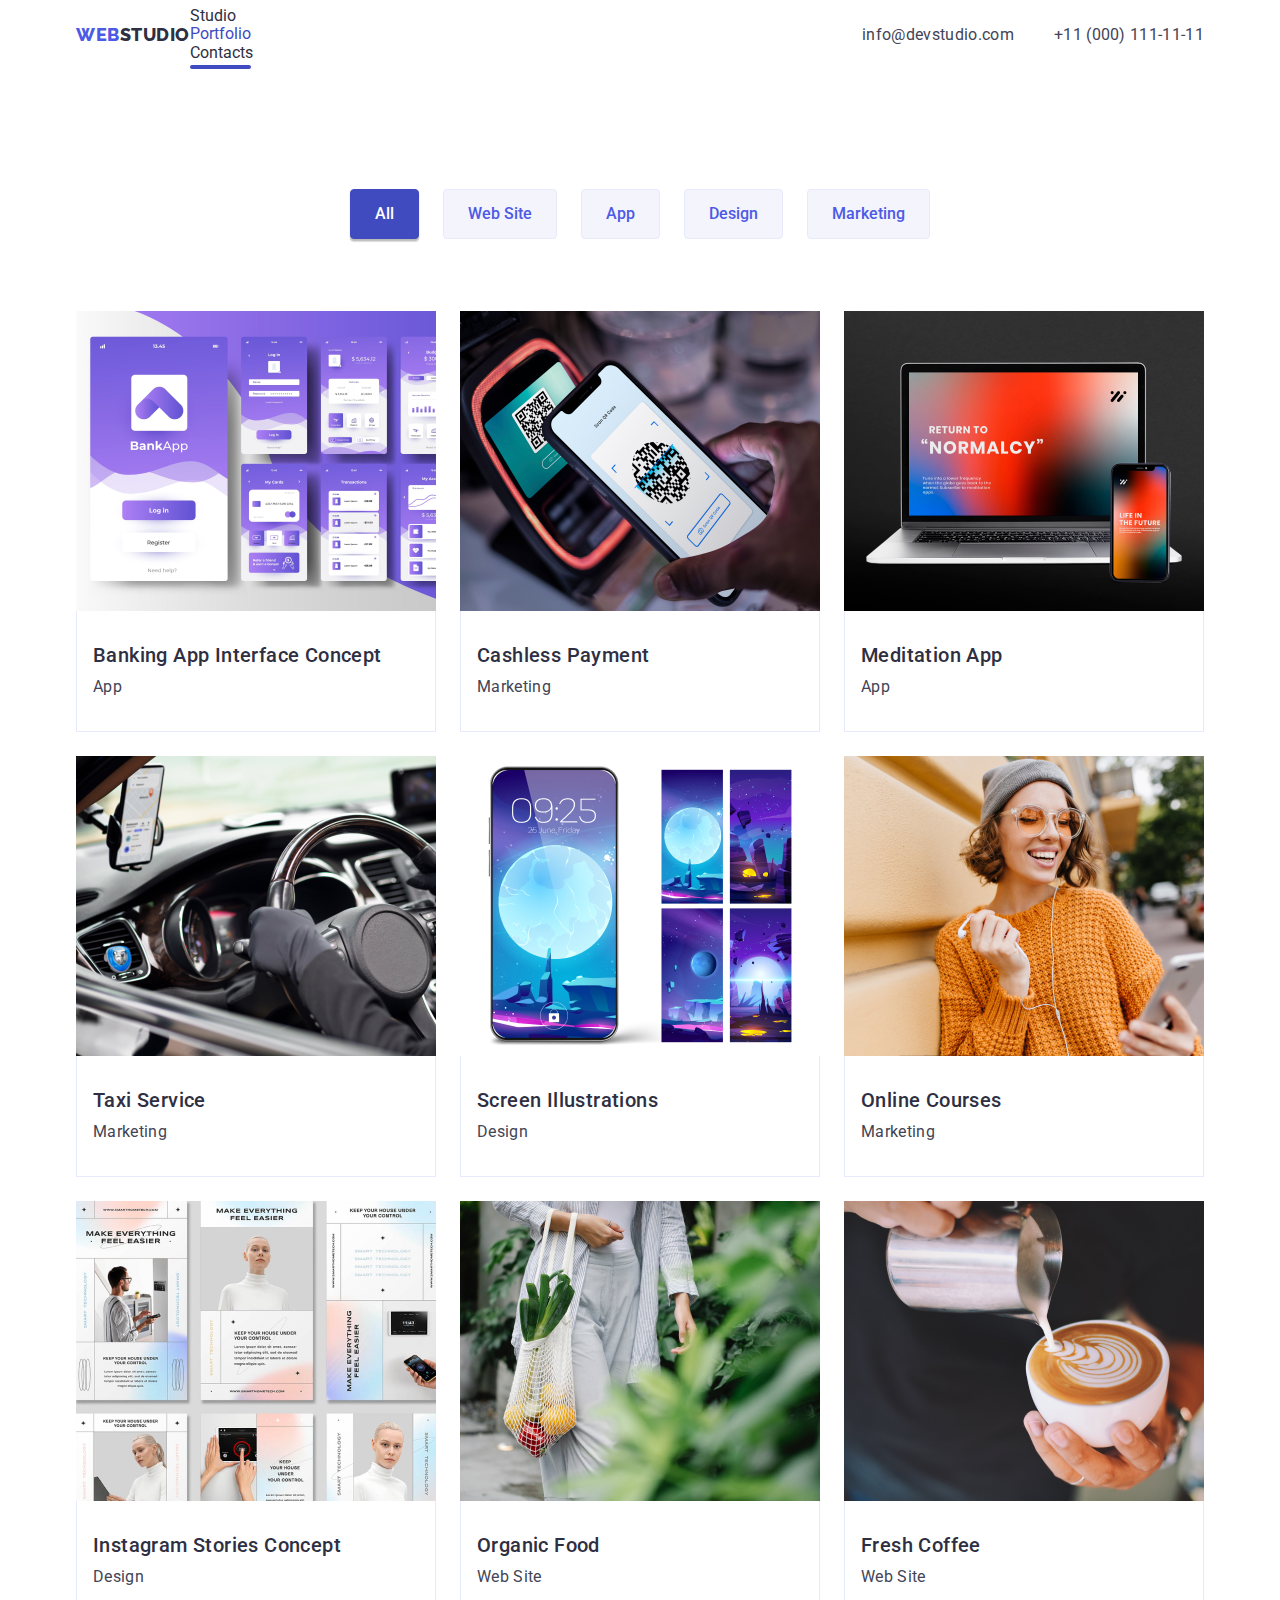
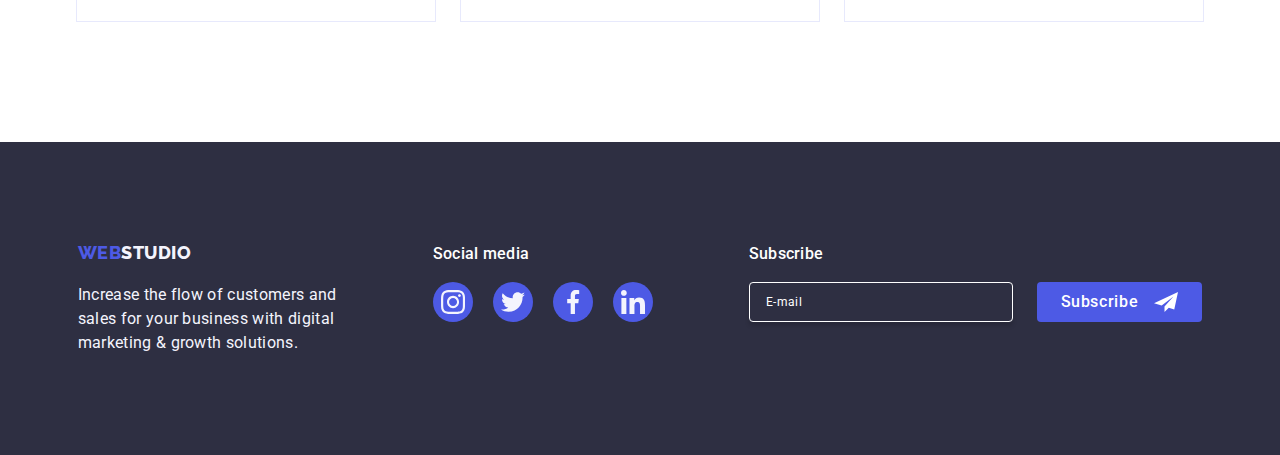
==== commit 9919c191: "summary" ====
--- a/portfolio.html
+++ b/portfolio.html
@@ -1,375 +1,522 @@
-<!DOCTYPE html>
-<html lang="en">
-<head>
-  <meta charset="UTF-8">
-  <meta name="viewport" content="width=device-width, initial-scale=1.0">
-  <link rel="stylesheet" href="https://cdnjs.cloudflare.com/ajax/libs/modern-normalize/1.0.0/modern-normalize.min.css">
-  <link rel="stylesheet" href="./css/styles.css">
-  <link rel="preconnect" href="https://fonts.googleapis.com">
-  <link rel="preconnect" href="https://fonts.gstatic.com" crossorigin>
-  <link href="https://fonts.googleapis.com/css2?family=Raleway:wght@800&family=Roboto:wght@400;500;700;900&display=swap" rel="stylesheet">
-  <title>Project #1</title>
-</head>
-<body>
-  <header class="page-header">
-    <div class="container menu">
-      <nav class="navigation">
-        <a class="logo links" href="./index.html">Web<span class="logo-black">Studio</span></a>
-        <ul class="nav-menu list">
-          <li class="item">
-            <a class="page current links" href="./index.html">Studio</a>
-          </li>
-          <li class="item">
-            <a class="page links" href="./portfolio.html">Portfolio</a>
-          </li>
-          <li class="item">
-            <a class="page links" href="">Contacts</a>
-          </li>
-        </ul>
-      </nav>
-      <address class="address">
-        <ul class="contacts-menu list">
-          <li class="item">
-            <a class="contact links" href="mailto:info@devstudio.com"> info@devstudio.com</a>
-          </li>
-          <li class="item">
-            <a class="contact links" href="tel:+110001111111"> +11 (000) 111-11-11</a>
-          </li>
-        </ul>
-        <button class="menu-toggle js-open-menu" aria-expanded="false" aria-controls="mobile-menu">
-          <svg class="mobile-menu-icon" width="32" height="22">
-            <use href="images/sprite.svg#burger"/>
-          </svg>
-        </button>
-      </address>
-    </div>
-  </header>
-  <main>
-    <section class="portfolio">
-      <div class="portfolio-menu container">
-        <h1 class="visually-hidden" >Title</h1>
-        <ul class="filters list">
-          <li class="filters-item">
-            <button class="filters-button filters-active button" type="button">All</button>
-          </li>
-          <li class="filters-item">
-            <button class="filters-button filters-active button" type="button">Web Site</button>
-          </li>
-          <li class="filters-item">
-            <button class="filters-button filters-active button" type="button">App</button>
-          </li>
-          <li class="filters-item">
-            <button class="filters-button filters-active button" type="button">Design</button>
-          </li>
-          <li class="filters-item">
-            <button class="filters-button filters-active button" type="button">Marketing</button>
-          </li>
-        </ul> 
-        <ul class="services-list list">
-          <li class="services-card">
-            <a class="services-link links" href="#">
-              <div class="project-cover-wrap">
-                <img 
-                  class="project-card-image"
-                  src="./images/imgbank-app.jpg" 
-                  alt="Bank App" 
-                  width="360" 
-                  height="300"
-                 />                
-                 <p class="project-cover-text">
-                  14 Stylish and User-Friendly App Design Concepts · Task Manager App · Calorie Tracker App · Exotic Fruit Ecommerce App · Cloud Storage App
-                 </p>
-              </div>  
-              <div class="project-card-text">
-                <h2 class="project-title">Banking App Interface Concept</h2>
-                <p class="project-description">App</p>
-              </div>
-            </a>   
-          </li>
-          <li class="services-card">
-            <a class="services-link links" href="index.html">
-              <div class="project-cover-wrap">
-                <img 
-                  class="project-card-image"
-                  src="./images/imgcashless.jpg" 
-                  alt="Bank App" 
-                  width="360" 
-                  height="300"
-                 />                
-                 <p class="project-cover-text">
-                  14 Stylish and User-Friendly App Design Concepts · Task Manager App · Calorie Tracker App · Exotic Fruit Ecommerce App · Cloud Storage App
-                 </p>
-              </div>
-              <div class="project-card-text">
-                <h2 class="project-title">Cashless Payment</h2>
-                <p class="project-description">Marketing</p>
-              </div>
-            </a>
-          </li>
-          <li class="services-card">
-            <a class="services-link links" href="index.html">
-              <div class="project-cover-wrap">
-                <img 
-                  class="project-card-image"
-                  src="./images/imgmed-app.jpg" 
-                  alt="Bank App" 
-                  width="360" 
-                  height="300"
-                 />                
-                 <p class="project-cover-text">
-                  14 Stylish and User-Friendly App Design Concepts · Task Manager App · Calorie Tracker App · Exotic Fruit Ecommerce App · Cloud Storage App
-                 </p>
-              </div>
-              <div class="project-card-text">
-                <h2 class="project-title">Meditation App</h2>
-                <p class="project-description">App</p>
-              </div>
-            </a>   
-          </li>
-          <li class="services-card">
-            <a class="services-link links" href="index.html">
-              <div class="project-cover-wrap">
-                <img 
-                  class="project-card-image"
-                  src="./images/imgtaxi-serv.jpg" 
-                  alt="Bank App" 
-                  width="360" 
-                  height="300"
-                 />                
-                 <p class="project-cover-text">
-                  14 Stylish and User-Friendly App Design Concepts · Task Manager App · Calorie Tracker App · Exotic Fruit Ecommerce App · Cloud Storage App
-                 </p>
-              </div>
-              <div class="project-card-text">
-                <h2 class="project-title">Taxi Service</h2>
-                <p class="project-description">Marketing</p>
-              </div>
-            </a>   
-          </li>
-          <li class="services-card">
-            <a class="services-link links" href="index.html">
-              <div class="project-cover-wrap">
-                <img 
-                  class="project-card-image"
-                  src="./images/imgscreen.jpg" 
-                  alt="Bank App" 
-                  width="360" 
-                  height="300"
-                 />                
-                 <p class="project-cover-text">
-                  14 Stylish and User-Friendly App Design Concepts · Task Manager App · Calorie Tracker App · Exotic Fruit Ecommerce App · Cloud Storage App
-                 </p>
-              </div>
-              <div class="project-card-text">
-                <h2 class="project-title">Screen Illustrations</h2>
-                <p class="project-description">Design</p>
-              </div>
-            </a>     
-          </li>
-          <li class="services-card">
-            <a class="services-link links" href="index.html">
-              <div class="project-cover-wrap">
-                <img 
-                  class="project-card-image"
-                  src="./images/imgonline-course.jpg" 
-                  alt="Bank App" 
-                  width="360" 
-                  height="300"
-                 />                
-                 <p class="project-cover-text">
-                  14 Stylish and User-Friendly App Design Concepts · Task Manager App · Calorie Tracker App · Exotic Fruit Ecommerce App · Cloud Storage App
-                 </p>
-              </div>
-              <div class="project-card-text">
-                <h2 class="project-title">Online Courses</h2>
-                <p class="project-description">Marketing</p>
-              </div>
-            </a>     
-          </li>
-          <li class="services-card">
-            <a class="services-link links" href="index.html">
-              <div class="project-cover-wrap">
-                <img 
-                  class="project-card-image"
-                  src="./images/imginstagram.jpg" 
-                  alt="Bank App" 
-                  width="360" 
-                  height="300"
-                 />                
-                 <p class="project-cover-text">
-                  14 Stylish and User-Friendly App Design Concepts · Task Manager App · Calorie Tracker App · Exotic Fruit Ecommerce App · Cloud Storage App
-                 </p>
-              </div>
-              <div class="project-card-text">
-                <h2 class="project-title">Instagram Stories Concept</h2>
-                <p class="project-description">Design</p>
-              </div> 
-            </a> 
-          </li>
-          <li class="services-card">
-            <a class="services-link links" href="index.html">
-              <div class="project-cover-wrap">
-                <img 
-                  class="project-card-image"
-                  src="./images/imgorganic.jpg" 
-                  alt="Bank App" 
-                  width="360" 
-                  height="300"
-                 />                
-                 <p class="project-cover-text">
-                  14 Stylish and User-Friendly App Design Concepts · Task Manager App · Calorie Tracker App · Exotic Fruit Ecommerce App · Cloud Storage App
-                 </p>
-              </div>
-              <div class="project-card-text">
-                <h2 class="project-title">Organic Food</h2>
-                <p class="project-description">Web Site</p>
-              </div>
-            </a>   
-          </li>
-          <li class="services-card">
-            <a class="services-link links" href="index.html">
-              <div class="project-cover-wrap">
-                <img 
-                  class="project-card-image"
-                  src="./images/imgcoffee.jpg" 
-                  alt="Bank App" 
-                  width="360" 
-                  height="300"
-                 />                
-                 <p class="project-cover-text">
-                  14 Stylish and User-Friendly App Design Concepts · Task Manager App · Calorie Tracker App · Exotic Fruit Ecommerce App · Cloud Storage App
-                 </p>
-              </div>
-              <div class="project-card-text">
-                <h2 class="project-title">Fresh Coffee</h2>
-                <p class="project-description">Web Site</p>
-              </div>
-            </a>
-          </li>
-        </ul>
-      </div>
-    </section>
-  </main>
-  <footer class="page-footer">
-    <div class="footer-division container">
-      <div class="footer-logo-wrapper list">
-          <a class="logo links" href="./index.html">Web<span class="logo-white">Studio</span>
-          </a>
-          <p class="footer-content">
-          Increase the flow of customers and sales for your business with digital marketing & growth solutions.
-          </p> 
-      </div>
-      <div class="social-media-container">
-        <p class="social-media-text text">Social media</p>
-        <ul class="footer-list list">
-          <li class="social-media-item">
-            <a href="#" class="social-media-link">
-              <svg class="social-media-svg" width="24" height="24">
-                <use href="./images/icons.svg#instagram"></use>
-              </svg>
-            </a>
-          </li>
-          <li class="social-media-item">
-            <a href="#" class="social-media-link">
-              <svg class="social-media-svg" width="24" height="24">
-                <use href="./images/icons.svg#twitter"></use>
-              </svg>
-            </a>
-          </li>
-          <li class="social-media-item">
-            <a href="#" class="social-media-link">
-              <svg class="social-media-svg" width="24" height="24">
-                <use href="./images/icons.svg#facebook"></use>
-              </svg>
-            </a>
-          </li>
-          <li class="social-media-item">
-            <a href="#" class="social-media-link">
-              <svg class="social-media-svg" width="24" height="24">
-                <use href="./images/icons.svg#linkedin"></use>
-              </svg>
-            </a>
-          </li>
-        </ul>
-      </div> 
-      <div class="footer-form-container">
-        <p class="footer-subscription-text">Subscribe</p>
-        <form class="footer-subscription-form">
-          <label class="footer-subscription-label">
-            <input class="footer-subscription-input" name="subscription-mail" type="email" placeholder="E-mail">
-          </label>
-          <button class="footer-subscription-button" type="submit">Subscribe
-            <svg class="footer-subscription-icon" width="24" height="24">
-              <use href="./images/icons.svg#subscription"></use>          
-            </svg>
-          </button>
-        </form>
-      </div>
-    </div>
-  </footer>
-
-  <!-- Mobile  -->
-  <div class="menu-container js-menu-container" id="mobile-menu">
-    <button type="button" class="menu-toggle js-close-menu mobile-close-btn">
-       &times;
-    </button>
-    <ul class="mobile-menu-list list">
-      <li class="mobile-menu-item">
-        <a class="mobile-menu-link links" href="index.html">Studio</a>
-      </li>
-      <li class="mobile-menu-item">
-        <a class="mobile-menu-link links" href="portfolio.html">Portfolio</a>
-      </li>
-      <li class="mobile-menu-item">
-        <a class="mobile-menu-link links" href="">Contacts</a>
-      </li>
-    </ul>
-
-    <ul class="mobile-contacts list">
-      <li class="mobile-contacts-item">
-        <a class="mobile-contacts-link links" href="tel:+110001111111">+11 (000)111-11-11</a>
-      </li>
-      <li class="mobile-contacts-item">
-        <a class="mobile-contacts-link links" href="mailto:info@devstudion.com" >info@devstudion.com</a>
-      </li>
-    </ul>
-    <ul class="mobile-social-media-list list">
-      <li class="mobile-social-media-item">
-        <a class="mobile-social-media-link links">
-          <svg class="mobile-social-media-icon-svg" width="24" height="24">
-            <use href="./images/icons.svg#instagram"></use>
-          </svg>
-        </a>
-      </li>
-      <li class="mobile-social-media-item">
-        <a class="mobile-social-media-link links">
-          <svg class="mobile-social-media-icon-svg" width="24" height="24">
-            <use href="./images/icons.svg#twitter"></use>
-          </svg>
-        </a>
-      </li>
-      <li class="mobile-social-media-item">
-        <a class="mobile-social-media-link links">
-          <svg class="mobile-social-media-icon-svg" width="24" height="24">
-            <use href="./images/icons.svg#facebook"></use>
-          </svg>
-        </a>
-      </li>
-      <li class="mobile-social-media-item">
-        <a class="mobile-social-media-link links">
-          <svg class="mobile-social-media-icon-svg" width="24" height="24">
-            <use href="./images/icons.svg#linkedin"></use>
-          </svg>
-        </a>
-      </li>
-    </ul>
-  </div>
-  <script src="./js/mobile-menu.js"></script>
-  <script src="./js/modal.js"></script>
-  
-</body>
-</html>
-
-
-
- 
+<!DOCTYPE html>
+<html lang="en">
+  <head>
+    <meta charset="UTF-8" />
+    <meta http-equiv="X-UA-Compatible" content="IE=edge" />
+    <meta name="viewport" content="width=device-width, initial-scale=1.0" />
+    <meta
+      name="description"
+      content="Effective solutions for business, Digital Marketing"
+    />
+    <title>Portfolio</title>
+    <link
+      rel="stylesheet"
+      href="https://cdnjs.cloudflare.com/ajax/libs/modern-normalize/1.0.0/modern-normalize.min.css"
+    />
+    <link rel="stylesheet" href="./css/styles.css" />
+    <link rel="preconnect" href="https://fonts.googleapis.com" />
+    <link rel="preconnect" href="https://fonts.gstatic.com" crossorigin />
+    <link
+      href="https://fonts.googleapis.com/css2?family=Raleway:wght@800&family=Roboto:wght@400;500;700;900&display=swap"
+      rel="stylesheet"
+    />
+    <link rel="icon" href="./images/webstudio-logo.png" />
+  </head>
+  <body>
+    <header class="header">
+      <div class="container header-container">
+        <nav class="header-navigation">
+          <a href="./index.html" class="header-logo link"
+            ><span class="logo-blue">WEB</span>STUDIO</a
+          >
+          <ul class="header-menu-list list">
+            <li class="header-menu-item">
+              <a href="./index.html" class="header-menu-link link">Studio</a>
+            </li>
+            <li class="header-menu-item">
+              <a
+                href="./portfolio.html"
+                class="header-menu-link link menu-active"
+                >Portfolio</a
+              >
+            </li>
+            <li class="header-menu-item">
+              <a href="#" class="header-menu-link link">Contacts</a>
+            </li>
+          </ul>
+        </nav>
+        <address class="header-address">
+          <ul class="header-address-list list">
+            <li class="header-address-item">
+              <a
+                href="mailto:info@devstudio.com"
+                class="header-address-link link"
+                target="_blank"
+                rel="noopener noreferrer"
+                >info@devstudio.com</a
+              >
+            </li>
+            <li class="header-address-item">
+              <a
+                href="tel:+110001111111"
+                class="header-address-link link"
+                target="_blank"
+                rel="noopener noreferrer"
+                >+11 (000) 111-11-11</a
+              >
+            </li>
+          </ul>
+        </address>
+        <button
+          class="menu-toggle js-open-menu"
+          aria-expanded="false"
+          aria-controls="mobile-menu"
+        >
+          <svg class="menu-icon" width="32" height="32">
+            <use href="./images/icons.svg#hamburger-open"></use>
+          </svg>
+        </button>
+        <div class="menu-container js-menu-container" id="mobile-menu">
+          <button class="menu-toggle hamburger-close-button js-close-menu">
+            <svg class="menu-icon" width="32" height="32">
+              <use href="./images/icons.svg#hamburger-close"></use>
+            </svg>
+          </button>
+          <ul class="hamburger-menu-list list">
+            <li class="hamburger-menu-item">
+              <a href="./index.html" class="hamburger-menu-link link">Studio</a>
+            </li>
+            <li class="hamburger-menu-item">
+              <a
+                href="./portfolio.html"
+                class="hamburger-menu-link menu-active link"
+                >Portfolio</a
+              >
+            </li>
+            <li class="hamburger-menu-item">
+              <a href="#" class="hamburger-menu-link link">Contacts</a>
+            </li>
+          </ul>
+          <div class="hamburger-wrapper">
+            <address class="hamburger-address">
+              <ul class="hamburger-address-list list">
+                <li class="hamburger-address-item">
+                  <a
+                    href="tel:+110001111111"
+                    class="hamburger-address-link highlight link"
+                    target="_blank"
+                    rel="noopener noreferrer"
+                    >+11 (000) 111-11-11</a
+                  >
+                </li>
+                <li class="hamburger-address-item">
+                  <a
+                    href="mailto:info@devstudio.com"
+                    class="hamburger-address-link link"
+                    target="_blank"
+                    rel="noopener noreferrer"
+                    >info@devstudio.com</a
+                  >
+                </li>
+              </ul>
+            </address>
+
+            <ul class="hamburger-social-list list">
+              <li class="hamburger-social-item">
+                <a
+                  href="https://www.instagram.com/"
+                  target="_blank"
+                  rel="noopener noreferrer"
+                  class="hamburger-social-link link"
+                  ><svg class="hamburger-social-icon" width="16" height="16">
+                    <use href="./images/icons.svg#instagram"></use></svg
+                ></a>
+              </li>
+              <li class="hamburger-social-item">
+                <a
+                  href="https://www.twitter.com/"
+                  target="_blank"
+                  rel="noopener noreferrer"
+                  class="hamburger-social-link link"
+                  ><svg class="hamburger-social-icon" width="16" height="16">
+                    <use href="./images/icons.svg#twitter"></use></svg
+                ></a>
+              </li>
+              <li class="hamburger-social-item">
+                <a
+                  href="https://www.facebook.com/"
+                  target="_blank"
+                  rel="noopener noreferrer"
+                  class="hamburger-social-link link"
+                  ><svg class="hamburger-social-icon" width="16" height="16">
+                    <use href="./images/icons.svg#facebook"></use></svg
+                ></a>
+              </li>
+              <li class="hamburger-social-item">
+                <a
+                  href="https://www.linkedin.com/"
+                  target="_blank"
+                  rel="noopener noreferrer"
+                  class="hamburger-social-link link"
+                  ><svg class="hamburger-social-icon" width="16" height="16">
+                    <use href="./images/icons.svg#linkedin"></use></svg
+                ></a>
+              </li>
+            </ul>
+          </div>
+        </div>
+      </div>
+    </header>
+    <main>
+      <section class="section">
+        <div class="container projects-container">
+          <ul class="portfolio-filters list">
+            <li>
+              <button type="button" class="filter-button filter-active">
+                All
+              </button>
+            </li>
+            <li>
+              <button type="button" class="filter-button">Web Site</button>
+            </li>
+            <li>
+              <button type="button" class="filter-button">App</button>
+            </li>
+            <li>
+              <button type="button" class="filter-button">Design</button>
+            </li>
+            <li>
+              <button type="button" class="filter-button">Marketing</button>
+            </li>
+          </ul>
+
+          <ul class="projects list">
+            <li class="project-card">
+              <a href="#" class="project-link link">
+                <div class="project-cover-wrap">
+                  <img
+                    class="project-card-image"
+                    srcset="
+                      ./images/banking-app-interface.jpg    1x,
+                      ./images/banking-app-interface@2x.jpg 2x
+                    "
+                    src="./images/banking-app-interface.jpg"
+                    alt="Banking application interface"
+                    width="360"
+                    height="300"
+                  />
+                  <p class="project-cover-text">
+                    14 Stylish and User-Friendly App Design Concepts · Task
+                    Manager App · Calorie Tracker App · Exotic Fruit Ecommerce
+                    App · Cloud Storage App
+                  </p>
+                </div>
+                <div class="project-card-text">
+                  <h4 class="project-title">Banking App Interface Concept</h4>
+                  <p class="project-description">App</p>
+                </div>
+              </a>
+            </li>
+            <li class="project-card">
+              <a href="#" class="project-link link">
+                <div class="project-cover-wrap">
+                  <img
+                    class="project-card-image"
+                    srcset="
+                      ./images/cashless-payment.jpg    1x,
+                      ./images/cashless-payment@2x.jpg 2x
+                    "
+                    src="./images/cashless-payment.jpg"
+                    alt="Phone scanning QR code"
+                    width="360"
+                    height="300"
+                  />
+                  <p class="project-cover-text">
+                    14 Stylish and User-Friendly App Design Concepts · Task
+                    Manager App · Calorie Tracker App · Exotic Fruit Ecommerce
+                    App · Cloud Storage App
+                  </p>
+                </div>
+                <div class="project-card-text">
+                  <h4 class="project-title">Cashless Payment</h4>
+                  <p class="project-description">Marketing</p>
+                </div>
+              </a>
+            </li>
+            <li class="project-card">
+              <a href="#" class="project-link link">
+                <div class="project-cover-wrap">
+                  <img
+                    class="project-card-image"
+                    srcset="
+                      ./images/meditation-app.jpg    1x,
+                      ./images/meditation-app@2x.jpg 2x
+                    "
+                    src="./images/meditation-app.jpg"
+                    alt="Phone and laptop"
+                    width="360"
+                    height="300"
+                  />
+                  <p class="project-cover-text">
+                    14 Stylish and User-Friendly App Design Concepts · Task
+                    Manager App · Calorie Tracker App · Exotic Fruit Ecommerce
+                    App · Cloud Storage App
+                  </p>
+                </div>
+                <div class="project-card-text">
+                  <h4 class="project-title">Meditation App</h4>
+                  <p class="project-description">App</p>
+                </div>
+              </a>
+            </li>
+            <li class="project-card">
+              <a href="#" class="project-link link">
+                <div class="project-cover-wrap">
+                  <img
+                    class="project-card-image"
+                    srcset="
+                      ./images/taxi-service.jpg    1x,
+                      ./images/taxi-service@2x.jpg 2x
+                    "
+                    src="./images/taxi-service.jpg"
+                    alt="steering wheel and a phone"
+                    width="360"
+                    height="300"
+                  />
+                  <p class="project-cover-text">
+                    14 Stylish and User-Friendly App Design Concepts · Task
+                    Manager App · Calorie Tracker App · Exotic Fruit Ecommerce
+                    App · Cloud Storage App
+                  </p>
+                </div>
+                <div class="project-card-text">
+                  <h4 class="project-title">Taxi Service</h4>
+                  <p class="project-description">Marketing</p>
+                </div>
+              </a>
+            </li>
+            <li class="project-card">
+              <a href="#" class="project-link link">
+                <div class="project-cover-wrap">
+                  <img
+                    class="project-card-image"
+                    srcset="
+                      ./images/screen-illustrations.jpg    1x,
+                      ./images/screen-illustrations@2x.jpg 2x
+                    "
+                    src="./images/screen-illustrations.jpg"
+                    alt="Phone and wallpapers"
+                    width="360"
+                    height="300"
+                  />
+                  <p class="project-cover-text">
+                    14 Stylish and User-Friendly App Design Concepts · Task
+                    Manager App · Calorie Tracker App · Exotic Fruit Ecommerce
+                    App · Cloud Storage App
+                  </p>
+                </div>
+                <div class="project-card-text">
+                  <h4 class="project-title">Screen Illustrations</h4>
+                  <p class="project-description">Design</p>
+                </div>
+              </a>
+            </li>
+            <li class="project-card">
+              <a href="#" class="project-link link">
+                <div class="project-cover-wrap">
+                  <img
+                    class="project-card-image"
+                    srcset="
+                      ./images/online-courses.jpg    1x,
+                      ./images/online-courses@2x.jpg 2x
+                    "
+                    src="./images/online-courses.jpg"
+                    alt="Girl holding a phone"
+                    width="360"
+                    height="300"
+                  />
+                  <p class="project-cover-text">
+                    14 Stylish and User-Friendly App Design Concepts · Task
+                    Manager App · Calorie Tracker App · Exotic Fruit Ecommerce
+                    App · Cloud Storage App
+                  </p>
+                </div>
+                <div class="project-card-text">
+                  <h4 class="project-title">Online Courses</h4>
+                  <p class="project-description">Marketing</p>
+                </div>
+              </a>
+            </li>
+            <li class="project-card">
+              <a href="#" class="project-link link">
+                <div class="project-cover-wrap">
+                  <img
+                    class="project-card-image"
+                    srcset="
+                      ./images/instagram-stories.jpg    1x,
+                      ./images/instagram-stories@2x.jpg 2x
+                    "
+                    src="./images/instagram-stories.jpg"
+                    alt="Instagram stories concept"
+                    width="360"
+                    height="300"
+                  />
+                  <p class="project-cover-text">
+                    14 Stylish and User-Friendly App Design Concepts · Task
+                    Manager App · Calorie Tracker App · Exotic Fruit Ecommerce
+                    App · Cloud Storage App
+                  </p>
+                </div>
+                <div class="project-card-text">
+                  <h4 class="project-title">Instagram Stories Concept</h4>
+                  <p class="project-description">Design</p>
+                </div>
+              </a>
+            </li>
+            <li class="project-card">
+              <a href="#" class="project-link link">
+                <div class="project-cover-wrap">
+                  <img
+                    class="project-card-image"
+                    srcset="
+                      ./images/organic-food.jpg    1x,
+                      ./images/organic-food@2x.jpg 2x
+                    "
+                    src="./images/organic-food.jpg"
+                    alt="Girl carrying fruits and vegetables"
+                    width="360"
+                    height="300"
+                  />
+                  <p class="project-cover-text">
+                    14 Stylish and User-Friendly App Design Concepts · Task
+                    Manager App · Calorie Tracker App · Exotic Fruit Ecommerce
+                    App · Cloud Storage App
+                  </p>
+                </div>
+                <div class="project-card-text">
+                  <h4 class="project-title">Organic Food</h4>
+                  <p class="project-description">Web Site</p>
+                </div>
+              </a>
+            </li>
+            <li class="project-card">
+              <a href="#" class="project-link link">
+                <div class="project-cover-wrap">
+                  <img
+                    class="project-card-image"
+                    srcset="
+                      ./images/fresh-coffee.jpg    1x,
+                      ./images/fresh-coffee@2x.jpg 2x
+                    "
+                    src="./images/fresh-coffee.jpg"
+                    alt="Fresh Coffee"
+                    width="360"
+                    height="300"
+                  />
+                  <p class="project-cover-text">
+                    14 Stylish and User-Friendly App Design Concepts · Task
+                    Manager App · Calorie Tracker App · Exotic Fruit Ecommerce
+                    App · Cloud Storage App
+                  </p>
+                </div>
+                <div class="project-card-text">
+                  <h4 class="project-title">Fresh Coffee</h4>
+                  <p class="project-description">Web Site</p>
+                </div>
+              </a>
+            </li>
+          </ul>
+        </div>
+      </section>
+    </main>
+    <footer class="footer">
+      <div class="footer-container container">
+        <div class="footer-text-container">
+          <a
+            href="./index.html"
+            class="footer-logo link"
+            target="_blank"
+            rel="noopener noreferrer"
+            ><span class="logo-blue">WEB</span>STUDIO</a
+          >
+          <p class="footer-text">
+            Increase the flow of customers and
+            <br />
+            sales for your business with digital
+            <br />
+            marketing & growth solutions.
+          </p>
+        </div>
+        <div class="footer-social-container">
+          <p class="footer-social-text">Social media</p>
+          <ul class="footer-social-list list">
+            <li class="footer-social-item">
+              <a
+                href="https://www.instagram.com/"
+                target="_blank"
+                rel="noopener noreferrer"
+                class="footer-social-link link"
+                ><svg class="footer-social-icon" width="24" height="24">
+                  <use href="./images/icons.svg#instagram"></use></svg
+              ></a>
+            </li>
+            <li class="footer-social-item">
+              <a
+                href="https://www.twitter.com/"
+                target="_blank"
+                rel="noopener noreferrer"
+                class="footer-social-link link"
+                ><svg class="footer-social-icon" width="24" height="24">
+                  <use href="./images/icons.svg#twitter"></use></svg
+              ></a>
+            </li>
+            <li class="footer-social-item">
+              <a
+                href="https://www.facebook.com/"
+                target="_blank"
+                rel="noopener noreferrer"
+                class="footer-social-link link"
+                ><svg class="footer-social-icon" width="24" height="24">
+                  <use href="./images/icons.svg#facebook"></use></svg
+              ></a>
+            </li>
+            <li class="footer-social-item">
+              <a
+                href="https://www.linkedin.com/"
+                target="_blank"
+                rel="noopener noreferrer"
+                class="footer-social-link link"
+                ><svg class="footer-social-icon" width="24" height="24">
+                  <use href="./images/icons.svg#linkedin"></use></svg
+              ></a>
+            </li>
+          </ul>
+        </div>
+        <div class="footer-form-container">
+          <form
+            class="footer-subscription-form"
+            name="subscribe_form"
+            autocomplete="on"
+          >
+            <label class="footer-subscription-label">
+              <span class="footer-subscription-text">Subscribe</span>
+              <input
+                class="footer-subscription-input"
+                type="email"
+                name="subscription-email"
+                placeholder="E-mail"
+              />
+            </label>
+            <button class="footer-subscription-button" type="submit">
+              Subscribe
+              <svg class="footer-subscription-icon" width="24" height="24">
+                <use href="./images/icons.svg#subscription"></use>
+              </svg>
+            </button>
+          </form>
+        </div>
+      </div>
+    </footer>
+    <script src="./js/mobile-menu.js"></script>
+  </body>
+</html>
--- a/css/styles.css
+++ b/css/styles.css
@@ -1,1259 +1,1382 @@
-/* CSS Variable */
-
-:root {
-  --iris: #4D5AE5;
-  --ocean: #404bbf;  
-  --navy-blue: #2E2F42;
-  --white: #FFFFFF;
-  --slate: #434455;
-  --green: #31D0AA;
-  --light-slate: #838f99;
-  --cornflower: #e7e9fc;
-  --cloud: #f4f4fd;
-  --button: #e7e9fc;
-  --navy-blue-modal: #2E2F42;
-  --grey: #2E2F42;
-  --dairy: #FCFCFC;
-}
-
-body {
-  font-family: "Roboto", sans-serif;
-  font-size: 16px;
-  color: #434455;
-  background-color: var(--white);
-  line-height: 1.5;
-  letter-spacing: 0.02em;
-}
-
-/* CSS Reset */
-
-*,
-*::before,
-*::after {
-  box-sizing: border-box;
-  margin: 0;
-}
-
-h1,h2,h3,h4,h5,h6,p {
-  margin: 0;
-}
-
-img {
-  display: block;
-  max-width: 100%;
-  height: auto;
-}
-
-.list {
-  list-style: none;
-  padding: 0;
-  margin: 0;
-}
-
-.links {
-  text-decoration: none;
-  color: inherit;
-}
-
-.address {
-  font-style: normal;
-  margin-left: auto;
-}
-
-.container {
-  width: 1158px;
-  margin: 0 auto;
-  padding: 0 15px;
-}
-
-.section {
-  padding: 120px 0;
-}
-
-.no-top-padding {
-  padding: 0;
-}
-
-/* Logo */
-
-.logo {
-  color: var(--iris);
-  font-family: "Raleway", "sans-serif";
-  font-size: 18px;
-  font-weight: 800;
-  line-height: 1.17;
-  letter-spacing: 0.03em;
-  text-transform: uppercase;
-}
-
-.logo-black {
-  color: var(--navy-blue);
-}
-
-.logo-white {
-  color: var(--white);
-}
-
-
-/* Header Section */
-
-.page-header {
-  border-bottom: 1px solid #ECECEC;
-  box-shadow: 0px 2px 1px rgba(46, 47, 66, 0.08), 0px 1px 1px rgba(46, 47, 66, 0.16), 0px 1px 6px rgba(46, 47, 66, 0.08);
-}
-
-.nav-menu .page {
-  font-size: 16px;
-  font-weight: 500;
-}
-
-.nav-menu .page,
-.contacts-menu .contact {
-  display: block;
-  padding-top: 24px;
-  padding-bottom: 23px;
-}
-
-.nav-menu .page:hover,
-.nav-menu .page:focus,
-.nav-menu .page.current,
-.contacts-menu .contact:hover,
-.contacts-menu .contact:focus {
-    color: var(--ocean);
-}
-
-.nav-menu .item:not(:last-child),
-.contacts-menu .item:not(:last-child){
-    margin-right: 40px;
-
-}
-
-.menu,
-.navigation,
-.nav-menu,
-.contacts-menu {
-    display: flex;
-    align-items: center;
-}
-
-.nav-menu {
-    margin-left: 76px;
-}
-
-.page {
-  padding: 24px 0;
-  position: relative;
-  transition: color 250ms cubic-bezier(0.4, 0, 0.2, 1);
-}
-
-.page:hover,
-.page:focus {
-  color: var(--iris);
-}
-
-.page::after {
-  content: "";
-  border-radius: 2px;
-  border: 2px solid transparent;
-  height: 4px;
-  width: 0;
-  position: absolute;
-  left: 0;
-  bottom: -1px;
-  transition: width 250ms cubic-bezier(0.4, 0, 0.2, 1),
-  background-color 250ms cubic-bezier(0.4, 0, 0.2, 1),
-  border 250ms cubic-bezier(0.4, 0, 0.2, 1);
-}
-
-.page:hover::after,
-.page:focus::after {
-  border: 2px solid var(--ocean);
-  background-color: var(--ocean);
-  width: 100%;
-}
-
-.current::after {
-  content: "";
-  border: 2px solid var(--ocean);
-  border-radius: 2px;
-  background-color: var(--ocean);
-  height: 4px;
-  width: 100%;
-  position: absolute;
-  left: 0;
-  bottom: -1px;
-}
-
-.current,
-.contact:hover,
-.contact:focus {
-  color: var(--ocean);
-}
-
-
-.contact {
-  padding: 24px 0;
-  transition: color 250ms cubic-bezier(0.4, 0, 0.2, 1);
-}
-
-/* Hero Image - First Section */
-
-.hero {
-  background-color: var(--navy-blue);
-  padding: 188px 0;
-  text-align: center;
-  background-image: linear-gradient(rgba(46, 47, 66, 0.7), rgba(46, 47, 66, 0.7)), url(../images/people-office.jpg);
-  background-repeat: no-repeat;
-  background-position: center;
-  background-size: cover;
-  max-width: 1440px;
-  margin: 0 auto;
-}
-
-.hero-title {
-  color: var(--white);
-  font-size: 56px;
-  line-height: 1.07;
-  text-align: center;
-  letter-spacing: 0.02em;
-  font-weight: 700;
-  margin-bottom: 48px;
-}
-
-.button {
-  cursor: pointer;
-  font-family: inherit;
-  border-color: transparent;
-}
-
-.button.order-service {
-  padding: 16px 32px;
-  background-color: var(--iris);
-  color: var(--white);
-  font-weight: 500;
-  font-size: 16px;
-  line-height: 1.5;
-  letter-spacing: 0.04em;
-  border-radius: 4px;
-  box-shadow: 0px 4px 4px 0px rgba(0, 0, 0, 0.15);
-  transition: background-color 250ms cubic-bezier(0.4, 0, 0.2, 1);
-}
-
-.button.order-service:hover,
-.button.order-service:focus {
-    background-color: var(--ocean);
-}
-
-
-/* Features - Second Section */
-
-
-.features {
-  display: flex;
-  gap: 24px;
-}
-
-.features .icon {
-  display: flex;
-  align-items: center;
-  height: 112px;
-  width: 264px;
-  background-color: var(--cloud);
-  border-radius: 4px;
-  margin-bottom: 8px;
-  
-  
-  
-  
-}
-
-
-.features-item .features-item-header {
-  margin-bottom: 8px;
-}
-
-.features-item-header {
-  font-weight: 500;
-  font-size: 20px;
-  line-height: 1.2;
-  letter-spacing: 0.02em;
-  color: var(--navy-blue);
-  margin-bottom: 8px;
-}
-
-.features-item-content {
-  font-size: 16px;
-  line-height: 1.5;
-  letter-spacing: 0.02em;
-  color: var(--slate);
-}
-
-.visually-hiddens {
-  clip: rect(0 0 0 0);
-  clip-path: inset(100%);
-  height: 1px;
-  overflow: hidden;
-  outline: 0;
-  outline-offset: 0;
-  position: absolute;
-  white-space: nowrap;
-  width: 1px;
-  margin: -1px;
-  border: 0;
-  padding: 0;
-}
-
-.icon {
-  display: flex;
-  align-items: center;
-  justify-content: center;
-  height: 112px;
-  background-color: #f4f4fd;
-  border-radius: 4px;
-  margin-bottom: 8px;
-}
-
-/* Third Section */
-
-.main-page-header {
-  font-size: 36px;
-  line-height: 1.11;
-  text-align: center;
-  letter-spacing: 0.02em;
-  text-transform: capitalize;
-  color: var(--navy-blue);
-  margin-bottom: 72px;
-}
-
-.offer-section {
-  padding-bottom: 120px;
-}
-
-.we-do {
-  display: flex;
-  gap: 24px;
-}
-
-.we-do-item {
-  flex-basis: calc((100% - 48px) / 3);
-}
-
-/* Fourth Section - Our Team */
-
-.team {
-  background-color: #f4f4fd;
-  padding: 120px 0;
-}
-
-.team-members {
-  display: flex;
-  gap: 24px;
-}
-
-.members {
-  background-color: #FFFFFF;
-  flex-basis: calc((100% - 72px ) / 4);
-  border-radius: 0 0 4px 4px; 
-  box-shadow: 0px 2px 1px 0px rgba(46, 47, 66, 0.08), 0px 1px 1px 0px rgba(46, 47, 66, 0.16), 0px 1px 6px 0px rgba(46, 47, 66, 0.08);
-
-}
-
-.employee {
-  padding: 32px 0 32px;
-}
-
-.member-name {
-  font-weight: 500;
-  font-size: 20px;
-  line-height: 1.2;
-  letter-spacing: 0.02em;
-  color: var(--navy-blue);
-  text-align: center;
-  margin-bottom: 8px;  
-}
-
-.member-title {
-  font-size: 16px;
-  line-height: 1.5;
-  letter-spacing: 0.02em;
-  color: var(--slate);
-  text-align: center;
-}
-
-.team-social-list {
-  display: flex;
-  justify-content: center;
-  gap: 24px;
-  margin-top: 8px;
-}
-
-.team-social-item {
-  width: 40px;
-  height: 40px;
-}
-
-.team-social-link {
-  width: 100%;
-  height: 100%;
-  border-radius: 50%;
-  display: flex;
-  align-items: center;
-  justify-content: center;
-  background-color: var(--iris);
-  transition: background-color 250ms cubic-bezier(0.4, 0, 0.2, 1);
-}
-
-.team-social-link:hover,
-.team-social-link:focus {
-  background-color: var(--ocean);
-}
-
-.team-social-svg {
-  fill: #f4f4fd;
-}
-
-/* Fifth Section - Customers */
-
-.client-section {
-  padding-top: 120px;
-  padding-bottom: 120px;
-}
-
-.client-section-header {
-  font-size: 36px;
-  line-height: 1.11;
-  color: #2E2F42;
-  margin-bottom: 72px;
-  display: flex;
-  justify-content: center;
-  align-items: center;
-}
-
-.client-list {
-  display: flex;
-  gap: 24px;
-}
-
-.client-item {
-  /* width: calc((100% - 120px) / 6);
-  flex-basis: calc((100% - 120px) / 6); */
-  width: 168px;
-  height: 88px;
-}
-
-.client-link {
-  width: 100%;
-  height: 100%;
-  border: 1px solid #8e8f99;
-  border-radius: 4px;
-  display: flex;
-  justify-content: center;
-  align-items: center;
-  color: #8e8f99;
-  transition: border-color 250ms cubic-bezier(0.4, 0, 0.2, 1), color 250ms cubic-bezier(0.4, 0, 0.2, 1);
-
-}
-
-.client-link:hover,
-.client-link:focus {
-  border-color: var(--ocean);
-  color: var(--ocean)
-}
-
-.client-svg {
-  fill: currentColor;
-}
-
-.client-container {
-  width: 1158px;
-  padding: 0 15px;
-  margin: 0 auto;
-}
-
-/* Portfolio Main */
-
-.portfolio {
-    padding: 96px 0 120px 0;
-}
-
-.filters {
-  display: flex;
-  justify-content: center;
-  gap: 24px;
-  margin-bottom: 72px;
-}
-
-.filters-item {
-  display: inline-flex;
-}
-
-.filters-button {
-  color: var(--iris);
-  background-color: var(--cloud);
-  border-radius: 4px;
-  border: 1px solid var(--cornflower);
-  font-family: inherit;
-  padding: 12px 24px;
-  transition: color 250ms cubic-bezier(0.4, 0, 0.2, 1), background-color 250ms cubic-bezier(0.4, 0, 0.2, 1), border-color 250ms cubic-bezier(0.4, 0, 0.2, 1), box-shadow 250ms cubic-bezier(0.4, 0, 0.2, 1);
-}
-
-.filters-button:hover,
-.filters-button:focus {
-  background-color: var(--ocean);
-  color: var(--white);
-  border-color: var(--ocean);
-  box-shadow: 0px 2px 2px 0px rgba(0, 0, 0, 0.12), 0px 2px 1px 0px rgba(0, 0, 0, 0.08), 0px 3px 1px 0px rgba(0, 0, 0, 0.1);
-}
-
-
-.services-list {
-  display: flex;
-  flex-wrap: wrap;
-  column-gap: 24px;
-  row-gap: 48px; 
-}
-
-.services-card {
-  flex-basis: calc((100% - 48px) / 3);
-
-}
-
-.services-link {
-  transition: box-shadow 250ms cubic-bezier(0.4, 0, 0.2, 1);
-}
-
-.services-link:hover,
-.services-link:focus {
-  box-shadow: 0px 2px 1px 0px rgba(46, 47, 66, 0.88), 0px 1px 1px 0px rgba(46, 47, 66, 0.16), 0px 1px 6px 0px rgba(46, 47, 66, 0.08);
-}
-
-.project-cover-wrap {
-  position: relative;
-  overflow: hidden;
-}
-
-.project-cover-text {
-  position: absolute;
-  top: 0;
-  height: 100%;
-  width: 100%;
-  padding: 40px 32px;
-  background-color: var(--iris);
-  color: var(--cloud);
-  font-size: 16px;
-  font-weight: 400;
-  line-height: 24px;
-  letter-spacing: 0.32px;
-  transform: translateY(100%);
-  transition: transform 250ms cubic-bezier(0.4, 0, 0.2, 1);
-}
-
-.services-link:hover .project-cover-text,
-.services-link:focus .project-cover-text {
-  transform: translateY(0);
-}
-
-.project-card-text {
-  padding: 32px 16px;
-  border: 1px solid var(--cornflower);
-  border-top: none;
-  display: flex;
-  flex-direction: column;
-  justify-content: center;
-  align-items: flex-start;
-  align-self: stretch;
-  border-bottom: 1px solid var(--cornflower);
-  border-left: 1px solid var(--cornflower);
-  border-right: 1px solid var(--cornflower);
-  background-color: var(--white);
-}
-
-.project-title {
-  font-weight: 500;
-  font-size: 20px;
-  line-height: 1.2;
-  letter-spacing: 0.02em;
-  color: var(--navy-blue);  
-  margin-bottom: 8px;
-}
-
-.project-description {
-  font-size: 16px;
-  line-height: 1.5;
-  letter-spacing: 0.02em;
-  color: var(--slate);
-}
-
-
-/* Footer Section */
-
-.page-footer {
-  background-color: var(--navy-blue);
-  padding-top: 100px;
-  padding-bottom: 100px;
-}
-
-.page-footer .container {
-  display: flex;
-  align-items: baseline;
-  gap: 120px;
-  
-}
-
-
-.footer-logo-wrapper {
-  align-items: flex-start;
-  
-}
-
-.footer-content {
-  line-height: 1.5;
-  color: var(--cloud);
-  letter-spacing: 0.02em;
-  max-width: 264px;
-  margin-top: 17.5px;
-    
-}
-
-
-.social-media-text {
-  font-weight: 500;
-  font-size: 16px;
-  line-height: 1.5;
-  letter-spacing: 0.02em;
-  color: #FFFFFF;
-  margin-bottom: 16px; 
-
-}
-
-.social-media-item {
-  width: 40px;
-  height: 40px;
-}
-
-.social-media-link {
-  width: 100%;
-  height: 100%;
-  background-color: #4D5AE5;
-  border-radius: 50%;
-  display: flex;
-  align-items: center;
-  justify-content: center;
-  margin-top: 8px;
-  transition: background-color 250ms cubic-bezier(0.4, 0, 0.2, 1);
-}
-
-.social-media-link:hover,
-.social-media-link:focus {
-  background-color: #31D0AA;
-
-}
-
-.social-media-svg {
-  fill: #f4f4fd;
-}
-
-.footer-list {
-  display: flex;
-  gap: 16px;
-}
-
-.footer-subscription-text {
-  font-weight: 500;
-  font-size: 16px;
-  line-height: 1.5;
-  letter-spacing: 0.02em;
-  color: var(--white);
-}
-
-.footer-subscription-form {
-  display: flex;
-  gap: 24px;
-}
-
-.footer-subscription-input {
-  width: 264px;
-  height: 40px;
-  border: 1px solid var(--white);
-  background-color: transparent;
-  font-size: 12px;
-  line-height: 1.5;
-  letter-spacing: 0.04em;
-  padding-left: 16px;
-  color: var(--white);
-  box-shadow: 0px 4px 4px 0px rgba(0, 0, 0, 0.15);
-  border-radius: 4px;
-  color: var(--white);
-}
-
-.footer-subscription-button {
-  min-width: 165px;
-  height: 40px;
-  display: flex;
-  justify-content: center;
-  align-items: center;
-  font-family: 'Roboto', sans-serif;
-  font-size: 16px;
-  font-weight: 500;
-  line-height: 1.5;
-  letter-spacing: 0.04em;
-  color: var(--white);
-  cursor: pointer;
-  background-color: var(--iris);
-  border: none;
-  border-radius: 4px;
-}
-
-.footer-subscription-icon {
-  margin-left: 16px;
-}
-
-
-
-/* Modal */
-
-.backdrop {
-  position: fixed;
-  top: 0;
-  left: 0;
-  width: 100%;
-  height: 100%;
-  background-color: rgba(46, 47, 66, 0.4);
-  opacity: 1;
-  transition: opacity 250ms cubic-bezier(0.4, 0, 0.2, 1), visibility 250ms cubic-bezier(0.4, 0, 0.2, 1);
-}
-
-/* label {
-  display: block;
-} */
-
-.modal {
-  position: absolute;
-  top: 50%;
-  left: 50%;
-  min-width: 408px;
-  min-height: 584px;
-  background-color: var(--dairy);
-  box-shadow: 0px 2px 1px 0px rgba(0, 0, 0, 0.2),
-    0px 1px 3px 0px rgba(0, 0, 0, 0.12), 0px 1px 1px 0px rgba(0, 0, 0, 0.14);
-  border-radius: 4px;
-  transform: translate(-50%, -50%) scale(1);
-  transition: transform 250ms cubic-bezier(0.4, 0, 0.2, 1);
-  padding: 72px 24px 24px;
-}
-
-.modal-container {
-  margin-bottom: 8px;
-}
-
-.modal-form-label {
-  font-size: 12px;
-  line-height: 1.17;
-  letter-spacing: 0.04em;
-  color: #8e8f99;
-  display: block;
-  margin-bottom: 4px;
-  
-}
-
-.modal-container {
- position: relative;
-}
-
-.modal-label-container {
-  position: relative;
-}
-
-.modal-header-text {
-  font-weight: 500;
-  font-size: 16px;
-  line-height: 24px;
-  text-align: center;
-  letter-spacing: 0.32px;
-  color: var(--navy-blue);
-  margin-bottom: 16px;
-  
-  
-  
-  
-}
-
-.modal-form-textarea {
-  margin-bottom: 16px;
-}
-
-.form-label-input {
-  width: 100%;
-  height: 40px;
-  border: 1px solid rgba(46, 47, 66, 0.4);
-  border-radius: 4px;
-  background-color: transparent;
-  padding-left: 38px;
-  outline: transparent;
-  transition: border-color 250ms cubic-bezier(0.4, 0, 0.2, 1);
-
-}
-
-.form-label-textarea {
-  width: 100%;
-  height: 120px;
-  font-size: 12px;
-  line-height: 1.17;
-  letter-spacing: 0.04em;
-  color: rgba(46, 47, 66, 0.4);
-  border: 1px solid rgba(46, 47, 66, 0.4);
-  border-radius: 4px;
-  background-color: transparent;
-  padding: 8px 16px;
-  outline: transparent;
-  resize: none;
-  transition: border-color 250ms cubic-bezier(0.4, 0, 0.2, 1);
-  
-}
-
-.form-label-input:hover,
-.form-label-input:focus,
-.form-label-textarea:hover,
-.form-label-textarea:focus {
-  outline: none;
-  border: 1px solid var(--iris);
-}
-
-.form-label-text {
-  color: var(--light-slate);
-  font-size: 12px;
-  font-weight: 400;
-  line-height: 14px;
-  position: absolute;
-  top: -16px;
-}
-
-
-.form-input-icon {
-  position: absolute;
-  left: 16px;
-  top: 50%;
-  transform: translateY(-50%);
-  transition: fill 250ms cubic-bezier(0.4, 0, 0.2, 1);
-}
-
-
-
-.form-label-input:hover + .form-input-icon,
-.form-label-input:focus + .form-input-icon {
-  fill: var(--iris);
-}
-
-.modal-form-agreement {
-  margin-bottom: 24px;
-  display: flex;
-  
-}
-
-.terms-conditions {
-  display: block;
-  font-size: 12px;
-  font-weight: 400;
-  line-height: 1.17;
-  letter-spacing: 0.04em;
-  color: #8e8f99;
-  border: none;
-}
-
-
-.form-agreement-text {
-  width: 16px;
-  height: 16px;
-  border: 1px solid rgba(46, 47, 66, 0.4);
-  border-radius: 2px;
-  transition: background-color 250ms cubic-bezier(0.4, 0, 0.2, 1), border 250ms cubic-bezier(0.4, 0, 0.2, 1), fill 250ms cubic-bezier(0.4, 0, 0.2, 1);
-  display: inline-flex;
-  align-items: center;
-  justify-content: center;
-  fill: transparent;
-  cursor: pointer;
-  margin-right: 8px;
-}
-
-.modal-form-checkbox:checked + .terms-conditions > .form-agreement-text {
-  background-color: var(--ocean);
-  border: none;
-  fill: var(--cloud);
-}
-
-.modal-checkbox-icon {
-  width: 16px;
-  height: 16px;
-  border: 1px solid rgba(46, 47, 66, 0.4);
-  border-radius: 2px;
-  align-items: center;
-  justify-content: center;
-  fill: var(--white);
-  transition: background-color 250ms cubic-bezier(0.4, 0, 0.2, 1), fill 250ms cubic-bezier(0.4, 0, 0.2, 1);
-  cursor: pointer;
-  padding: 2px;
-}
-
-.privacy-link {
-  color: var(--iris)
-}
-
-.visually-hidden {
-  position: absolute;
-  border: 0;
-  padding: 0;
-  opacity: 0;
-}
-
-.modal-form-button {
- color: var(--white);
- text-align: center;
- font-size: 16px;
- font-weight: 500;
- line-height: 24px;
- letter-spacing: 0.64px;
- border: none;
- border-radius: 4px;
- background: var(--iris);
- box-shadow: 0px 4px 4px 0px rgba(0, 0, 0, 0.15);
- padding: 16px 32px;
- margin: 0 auto;
- cursor: pointer;
- display: block;
- min-width: 169px;
- transition: background-color 250ms cubic-bezier(0.4, 0, 0.2, 1);
-    
-}
-
-.modal-form-button:hover {
-  background-color: var(--ocean);
-}
-
-.backdrop.is-hidden .modal {
-  transform: translate(-50%, -50%) scale(0);
-}
-
-.modal-close {
-  position: absolute;
-  top: 24px;
-  right: 24px;
-  width: 24px;
-  height: 24px;
-  padding: 0;
-  display: flex;
-  justify-content: center;
-  align-items: center;
-  
-
-  background-color: var(--cornflower, #e7e9fc);
-  color: var(--navyblue);
-  border: 1px solid rgba(0, 0, 0, 0.1);
-  border-radius: 50%;
-  cursor: pointer;
-
-  transition: border 250ms cubic-bezier(0.4, 0, 0.2, 1),
-    background-color 250ms cubic-bezier(0.4, 0, 0.2, 1);
-}
-
-.modal-close-icon {
-  fill: currentColor;
-  transition: fill 250ms cubic-bezier(0.4, 0, 0.2, 1);
-}
-
-.modal-close:hover,
-.modal-close:focus {
-  background-color: var(--ocean);
-  color: var(--white);
-  border: none;
-}
-
-.is-hidden {
-  opacity: 0;
-  visibility: hidden;
-  pointer-events: none;
-}
-
-/* Mobile View - Index */ 
-.menu-toggle {
-  min-height: 40px;
-  min-width: 40px;
-  padding: 0;
-  background-color: transparent;
-  outline: none;
-  border: none;
-}
-
-.menu-container.is-open {
-  transform: translateX(0);
-
-}
-
-.menu-container {
-  position: fixed;
-  top: 0;
-  left: 0;
-  width: 100%;
-  height: 100%;
-  padding-top: 80px;
-  padding-bottom: 40px;
-  padding-right: 35px;
-  padding-left: 40px;
-  background-color: var(--white);
-  box-shadow: 0px 1px 6px 0px rgba(46, 47, 66, 0.08), 0px 1px 1px 0px rgba(46, 47, 66, 0.16), 0px 2px 1px 0px rgba(46, 47, 66, 0.08);
-  transform: translateX(100%);
-  transition: transform 250ms cubic-bezier(0.4, 0, 0.2 1);
-  display: flex;
-  flex-direction: column;
-
-}
-
-.mobile-menu {
-  padding: 0;
-  margin: 0;
-  list-style: none;
-}
-
-.mobile-close-btn {
-  position: absolute;
-  top: 24px;
-  right: 24px;
-  min-width: 24px;
-  min-height: 24px;
-  padding: 0;
-  display: flex;
-  align-items: center;
-  justify-content: center;
-  border-radius: 50%;
-  border: 1px solid rgba(46, 47, 66, 0.1);
-  background-color: var(--cornflower);
-  transition: background-color 250ms cubic-bezier(0.4, 0, 0.2, 1), border 250ms cubic-bezier(0.4, 0, 0.2, 1);
-}
-
-.mobile-menu-list {
-  display: flex;
-  flex-direction: column;
-  align-items: flex-start;
-  justify-content: flex-start;
-  gap: 40px;
-  margin-bottom: auto;
-}
-
-.mobile-menu-item {
-  font-family: 'Roboto', sans-serif;
-  font-size: 36px;
-  font-weight: 700;
-  line-height: 1.11;
-  letter-spacing: 0.72px;
-
-}
-
-.mobile-menu-link {
-  color: var(--navy-blue);
-}
-
-.mobile-menu-link:hover,
-.mobile-menu-link:focus {
-  color: var(--iris);
-}
-
-.mobile-contacts {
-  gap: 40px;
-  display: flex;
-  flex-direction: column;
-  margin-bottom: 48px;
-}
-
-.mobile-contacts-link {
-  color: var(--navy-blue);
-  font-family: 'Roboto', sans-serif;
-  font-size: 20px;
-  font-weight: 700;
-  line-height: 1.11;
-  letter-spacing: 0.72px;
-}
-
-.mobile-contacts-link:hover,
-.mobile-contacts-link:focus {
-  color: var(--iris);
-  transition: background-color 250ms cubic-bezier(0.4, 0, 0.2, 1);
-  font-size: 36px;
-}
-
-.mobile-social-media-list {
-  display: flex;
-  gap: 56px;
-  align-items: center;
-  justify-content: flex-start;
-}
-
-.mobile-social-media-link svg {
-  fill: var(--white);
-}
-
-.mobile-social-media-link {
-  display: inline-flex;
-  justify-content: space-evenly;
-  align-items: center;
-  border-radius: 50%;
-  width: 44px;
-  height: 44px;
-  background-color: var(--iris);
-  transition: background-color 250ms cubic-bezier(0.4, 0, 0.2, 1);
-}
-
-.mobile-social-media-link:hover,
-.mobile-social-media-link:focus {
-  background-color: var(--green);
-  transition: background-color 250ms cubic-bezier(0.4, 0, 0.2, 1);
-}
-
-
-
-
-
-
-
-
-/* Media Queries - Index */
-
-@media only screen and (min-width: 428px) and (max-width: 767px) {
-  .container {
-    width: 428px;
-    margin: 0 auto;
-  
-  }
-}
-
-@media only screen and (min-width: 428px) and (max-width: 767px), only screen and (max-width: 427px) {
-  .nav-menu,
-  .contacts-menu {
-    display: none;
-  }
-
-  .page-header {
-    display: flex;
-    align-items: center;
-    justify-content: space-between;
-    height: 70px;
-  }
-
-  .hero h1{
-    display: block;
-    max-width: 320px;
-    font-weight: 700;
-    font-size: 36px;
-    line-height: 1.11;
-    letter-spacing: 0.02em;
-    text-align: center;
-    margin: 0 auto 72px;
-
-  }
-
-  .item .icon,
-  .offer-section {
-    display: none;
-  }
-
-  .features {
-    width: 100%;
-    min-height: 120px;
-    gap: 72px 24px;
-    display: flex;
-    flex-wrap: wrap;
-    margin: 0 auto;
-  }
-  .features-item-header {
-    text-align: center;
-    font-weight: 700;
-    font-size: 36px;
-    line-height: 1.11;
-    letter-spacing: 0.02em;
-    margin-bottom: 8px;
-  }
-
-  .team-members {
-    width: 100%;
-    display: flex;
-    justify-content: center;
-    align-items: center;
-    flex-direction: column;
-    gap: 72px;
-
-  }
-
-  .members {
-    margin: 0;
-  }
-
-  .client-list {
-    display: flex;
-    flex-wrap: wrap;
-    width: 100%;
-    justify-content: center;
-    align-items: center;
-    gap: 72px 16px;
-  }
-
-  .footer-division {
-    display: flex;
-    gap: 72px;
-    justify-content: center;
-    flex-wrap: wrap;
-  }
-
-  .footer-logo-wrapper {
-    display: inline-block;
-    text-align: center;
-    margin: 0 auto;
-    padding-top: 0;
-
-  }
-
-  .footer-logo-wrapper p {
-    text-align: start;
-  }
-
-  .social-media-container {
-    margin: 0 auto;
-  }
-
-  .social-media-text {
-    margin: 0 auto;
-    text-align: center;
-  }
-
-  .footer-form-container {
-    display: flex;
-    align-items: center;
-    justify-content: center;
-    flex-direction: column;
-    margin: 0 auto;
-    gap: 16px;
-    
-  }
-  
-  .footer-subscription-text {
-    margin: 0 auto;
-  }
-
-  .footer-subscription-form {
-    display: flex;
-    align-items: center;
-    justify-content: center;
-    flex-direction: column;
-    gap: 16px;
-  }
-
-}
-
-/* Media Queries - Portfolio */
-
-
-
-
-
-@media only screen and (min-width: 768px) {
-  .menu-toggle {
-    display: none;
-  }
-}+:root {
+  --iris: #4d5ae5;
+  --ocean: #404bbf;
+  --navyblue: #2e2f42;
+  --cloud: #f4f4fd;
+  --slate: #434455;
+  --cornflower: #e7e9fc;
+  --white: #ffffff;
+  --grey: rgba(46, 47, 66, 0.7);
+  --lightslate: #8e8f99;
+  --dairy: #fcfcfc;
+  --navyblue-modal: rgba(46, 47, 66, 0.4);
+}
+
+html {
+  box-sizing: border-box;
+}
+
+*,
+*::after,
+*::before {
+  box-sizing: inherit;
+}
+
+h1,
+h2,
+h3,
+h4,
+h5,
+h6,
+p {
+  margin: 0;
+}
+
+img {
+  display: block;
+  width: 100%;
+  max-width: 100%;
+  height: auto;
+}
+
+body {
+  font-family: "Roboto", sans-serif;
+  font-style: normal;
+  font-weight: 400;
+  color: var(--navyblue, #2e2f42);
+  margin: 0;
+}
+
+.list {
+  list-style: none;
+  margin: 0;
+  padding: 0;
+}
+
+.link {
+  text-decoration: none;
+  color: inherit;
+}
+
+.container {
+  max-width: 428px;
+  margin: 0 auto;
+  padding: 0 15px;
+
+  @media screen and (min-width: 768px) {
+    max-width: 768px;
+  }
+
+  @media screen and (min-width: 1158px) {
+    max-width: 1158px;
+  }
+}
+
+.visually-hidden {
+  position: absolute;
+  width: 1px;
+  height: 1px;
+  margin: -1px;
+  border: 0;
+  padding: 0;
+  white-space: nowrap;
+  clip-path: inset(100%);
+  clip: rect(0 0 0 0);
+  overflow: hidden;
+}
+
+.logo-blue {
+  color: var(--iris, #4d5ae5);
+}
+
+.page-header {
+  border-bottom: 1px solid var(--cornflower, #e7e9fc);
+  background: var(--white, #fff);
+}
+
+.header-container {
+  display: flex;
+  align-items: center;
+  justify-content: space-between;
+}
+
+.header-navigation {
+  display: flex;
+  align-items: center;
+  justify-content: space-between;
+}
+
+.header-logo {
+  font-family: "Raleway", sans-serif;
+  font-weight: 800;
+  font-size: 18px;
+  line-height: 21px;
+  letter-spacing: 0.03em;
+  padding: 24px 0;
+}
+
+.nav-menu-list {
+  display: none;
+
+  @media screen and (min-width: 768px) {
+    font-weight: 500;
+    font-size: 16px;
+    line-height: 24px;
+    letter-spacing: 0.02em;
+    display: flex;
+    gap: 40px;
+    margin-left: 120px;
+  }
+
+  @media screen and (min-width: 1158px) {
+    font-weight: 500;
+    font-size: 16px;
+    line-height: 24px;
+    letter-spacing: 0.02em;
+    display: flex;
+    gap: 40px;
+    margin-left: 76px;
+  }
+}
+
+.header-menu-link {
+  padding: 24px 0;
+  position: relative;
+  transition: color 250ms cubic-bezier(0.4, 0, 0.2, 1);
+}
+
+.header-menu-link:hover,
+.header-menu-link:focus {
+  color: var(--iris, #4d5ae5);
+}
+
+.header-menu-link::after {
+  content: "";
+  border-radius: 2px;
+  border: 2px solid transparent;
+  height: 4px;
+  width: 0;
+  position: absolute;
+  left: 0;
+  bottom: -2px;
+  transition: width 250ms cubic-bezier(0.4, 0, 0.2, 1),
+    background-color 250ms cubic-bezier(0.4, 0, 0.2, 1),
+    border 250ms cubic-bezier(0.4, 0, 0.2, 1);
+}
+
+.header-menu-link:hover::after,
+.header-menu-link:focus::after {
+  border: 2px solid var(--ocean);
+  background-color: var(--ocean);
+  width: 100%;
+}
+
+.menu-active::after {
+  content: "";
+  border: 2px solid var(--ocean);
+  border-radius: 2px;
+  background-color: var(--ocean);
+  height: 4px;
+  width: 100%;
+  position: absolute;
+  left: 0;
+  bottom: -2px;
+}
+
+.header-address-link {
+  padding: 24px 0;
+  transition: color 250ms cubic-bezier(0.4, 0, 0.2, 1);
+}
+
+.menu-active,
+.header-address-link:hover,
+.header-address-link:focus {
+  color: var(--ocean, #404bbf);
+}
+
+.header-address-list {
+  display: none;
+
+  @media screen and (min-width: 768px) {
+    display: flex;
+    flex-direction: column;
+    gap: 12px;
+  }
+
+  @media screen and (min-width: 1158px) {
+    display: flex;
+    flex-direction: row;
+    gap: 40px;
+  }
+}
+
+.header-address-item {
+  font-size: 16px;
+  font-style: normal;
+  line-height: 24px;
+  letter-spacing: 0.02em;
+  color: var(--slate, #434455);
+}
+
+.menu-toggle {
+  display: flex;
+  align-items: center;
+  justify-content: center;
+
+  margin-left: auto;
+  padding: 0;
+  background-color: transparent;
+  cursor: pointer;
+  border: none;
+  border-radius: 50%;
+  outline: none;
+  color: var(--navyblue, #2e2f42);
+
+  @media screen and (min-width: 768px) {
+    display: none;
+  }
+}
+
+.hamburger-close-button {
+  position: absolute;
+  top: 24px;
+  right: 24px;
+  padding: 0;
+  width: 30px;
+  height: 30px;
+
+  background-color: var(--cornflower, #e7e9fc);
+  color: var(--navyblue, #2e2f42);
+  border: 1px solid rgba(0, 0, 0, 0.1);
+  border-radius: 15px;
+  cursor: pointer;
+
+  transition: background-color 250ms cubic-bezier(0.4, 0, 0.2, 1),
+    color 250ms cubic-bezier(0.4, 0, 0.2, 1);
+}
+
+.menu-icon {
+  fill: currentColor;
+}
+
+.hamburger-close-button:hover,
+.hamburger-close-button:focus {
+  background-color: var(--ocean);
+  color: var(--white);
+}
+
+.hamburger-menu-list {
+  display: flex;
+  flex-direction: column;
+  gap: 40px;
+}
+
+.hamburger-menu-item {
+  color: var(--navyblue, #2e2f42);
+  font-size: 36px;
+  font-weight: 700;
+  line-height: 40px;
+  letter-spacing: 0.72px;
+}
+
+.hamburger-menu-link {
+  transition: color 250ms cubic-bezier(0.4, 0, 0.2, 1);
+}
+
+.hamburger-menu-link:hover,
+.hamburger-menu-link:focus {
+  color: var(--ocean);
+}
+
+.hamburger-wrapper {
+  display: flex;
+  flex-direction: column;
+  gap: 48px;
+}
+
+.hamburger-address {
+  color: var(--slate, #434455);
+  font-size: 20px;
+  font-style: normal;
+  font-weight: 500;
+  line-height: 24px;
+  letter-spacing: 0.4px;
+}
+
+.hamburger-address-list {
+  display: flex;
+  flex-direction: column;
+  gap: 40px;
+}
+
+.hamburger-address-link {
+  color: inherit;
+  transition: color 250ms cubic-bezier(0.4, 0, 0.2, 1);
+}
+
+.hamburger-address-link:hover,
+.hamburger-address-link:focus {
+  color: var(--ocean);
+}
+
+.highlight {
+  color: var(--iris, #4d5ae5);
+  font-size: 30px;
+  font-weight: 700;
+  line-height: 40px;
+  letter-spacing: 0.72px;
+}
+
+.hamburger-social-list {
+  display: flex;
+  justify-content: space-between;
+}
+
+.hamburger-social-link {
+  background-color: var(--iris, #4d5ae5);
+  width: 40px;
+  height: 40px;
+  border-radius: 50%;
+  display: flex;
+  align-items: center;
+  justify-content: center;
+  color: var(--cloud, #f4f4fd);
+  transition: background-color 250ms cubic-bezier(0.4, 0, 0.2, 1);
+}
+
+.hamburger-social-link:hover,
+.hamburger-social-link:focus {
+  background-color: var(--ocean, #404bbf);
+}
+
+.hamburger-social-icon {
+  fill: currentColor;
+}
+
+.menu-container {
+  display: flex;
+  flex-direction: column;
+  justify-content: space-between;
+  position: fixed;
+  top: 0;
+  left: 0;
+  width: 100vw;
+  height: 100vh;
+  padding: 48px 40px;
+  background-color: var(--white);
+  z-index: 200;
+
+  transform: translateX(100%);
+  transition: transform 250ms cubic-bezier(0.4, 0, 0.2, 1);
+}
+
+.menu-container.is-open {
+  transform: translateX(0);
+}
+
+.hero {
+  background-color: var(--navyblue, #2e2f42);
+  padding: 112px 0;
+  background-image: url(../images/dark-hero-bg.png),
+    url(../images/hero-bg-m.jpg),
+    linear-gradient(rgba(46, 47, 66, 0.7), rgba(46, 47, 66, 0.7));
+  background-repeat: no-repeat, no-repeat;
+  background-position: center, center;
+  background-size: cover, cover;
+
+  @media screen and (min-width: 768px) {
+    background-image: unset;
+  }
+
+  @media (min-device-pixel-ratio: 2),
+    (min-resolution: 192dpi),
+    (min-resolution: 2dppx) {
+    background-image: url(../images/dark-hero-bg.png),
+      url(../images/hero-bg-m@2x.jpg),
+      linear-gradient(rgba(46, 47, 66, 0.7), rgba(46, 47, 66, 0.7));
+  }
+
+  @media screen and (min-width: 768px) {
+    padding: 112px 0;
+    background-image: url(../images/dark-hero-bg.png),
+      url(../images/hero-bg-t.jpg),
+      linear-gradient(rgba(46, 47, 66, 0.7), rgba(46, 47, 66, 0.7));
+
+    @media (min-device-pixel-ratio: 2),
+      (min-resolution: 192dpi),
+      (min-resolution: 2dppx) {
+      background-image: url(../images/dark-hero-bg.png),
+        url(../images/hero-bg-t@2x.jpg),
+        linear-gradient(rgba(46, 47, 66, 0.7), rgba(46, 47, 66, 0.7));
+    }
+  }
+
+  @media screen and (min-width: 1158px) {
+    padding: 188px 0;
+    background-image: url(../images/dark-hero-bg.png),
+      url(../images/hero-bg-d.jpg),
+      linear-gradient(rgba(46, 47, 66, 0.7), rgba(46, 47, 66, 0.7));
+    background-size: 1440px, 1440px;
+
+    @media (min-device-pixel-ratio: 2),
+      (min-resolution: 192dpi),
+      (min-resolution: 2dppx) {
+      background-image: url(../images/dark-hero-bg.png),
+        url(../images/hero-bg-d@2x.jpg),
+        linear-gradient(rgba(46, 47, 66, 0.7), rgba(46, 47, 66, 0.7));
+    }
+  }
+}
+
+.hero-container {
+  text-align: center;
+}
+
+.hero-title {
+  color: var(--white, #fff);
+  font-weight: 700;
+  font-size: 36px;
+  line-height: 40px;
+  letter-spacing: 0.72px;
+  display: flex;
+  flex-direction: column;
+  flex-shrink: 0;
+  margin-bottom: 48px;
+
+  @media screen and (min-width: 768px) {
+    font-size: 56px;
+    line-height: 60px;
+    letter-spacing: 1.12px;
+  }
+
+  @media screen and (min-width: 1158px) {
+    font-size: 56px;
+    line-height: 60px;
+    letter-spacing: 1.12px;
+  }
+}
+
+.hero-button {
+  color: var(--white, #fff);
+  background-color: var(--iris, #4d5ae5);
+  border: none;
+  box-shadow: 0px 4px 4px rgba(0, 0, 0, 0.15);
+  border-radius: 4px;
+  font-family: "Roboto", sans-serif;
+  font-weight: 500;
+  font-size: 16px;
+  line-height: 24px;
+  letter-spacing: 0.64px;
+  padding: 16px 32px;
+  display: block;
+  margin: 0 auto;
+  transition: background-color 250ms cubic-bezier(0.4, 0, 0.2, 1);
+}
+
+.hero-button:hover {
+  background-color: var(--ocean, #404bbf);
+  cursor: pointer;
+}
+
+.section {
+  padding: 96px 0;
+
+  @media screen and (min-width: 768px) {
+    padding: 96px 0;
+  }
+
+  @media screen and (min-width: 1158px) {
+    padding: 120px 0;
+  }
+}
+
+.feature-list,
+.image-list {
+  display: flex;
+  flex-direction: column;
+  gap: 72px;
+
+  @media screen and (min-width: 768px) {
+    display: flex;
+    flex-direction: row;
+    flex-wrap: wrap;
+    align-items: center;
+    justify-content: center;
+    column-gap: 24px;
+    row-gap: 72px;
+  }
+
+  @media screen and (min-width: 1158px) {
+    display: flex;
+    flex-direction: row;
+    flex-wrap: nowrap;
+    align-items: center;
+    justify-content: center;
+    column-gap: 24px;
+    row-gap: 0;
+  }
+}
+
+.feature-icon-container {
+  display: none;
+
+  @media screen and (min-width: 768px) {
+    display: none;
+  }
+
+  @media screen and (min-width: 1158px) {
+    background-color: var(--cloud, #f4f4fd);
+    border-radius: 4px;
+    display: flex;
+    align-items: center;
+    justify-content: center;
+    padding: 24px 100px;
+    margin-bottom: 8px;
+  }
+}
+
+.feature-item {
+  width: 100%;
+
+  @media screen and (min-width: 768px) {
+    width: calc((100% - 24px) / 2);
+  }
+
+  @media screen and (min-width: 1158px) {
+    width: calc((100% - 72px) / 4);
+  }
+}
+
+.feature-title {
+  text-align: center;
+  font-weight: 700;
+  font-size: 36px;
+  line-height: 40px;
+  letter-spacing: 0.72px;
+  margin-bottom: 8px;
+
+  @media screen and (min-width: 768px) {
+    text-align: left;
+    font-weight: 700;
+    font-size: 36px;
+    line-height: 40px;
+    letter-spacing: 0.72px;
+  }
+
+  @media screen and (min-width: 1158px) {
+    text-align: left;
+    font-weight: 500;
+    font-size: 20px;
+    line-height: 24px;
+    letter-spacing: 0.4px;
+  }
+}
+
+.feature-description {
+  font-weight: 500;
+  font-size: 16px;
+  line-height: 24px;
+  letter-spacing: 0.32px;
+  color: var(--slate, #434455);
+
+  @media screen and (min-width: 768px) {
+    font-weight: 500;
+    font-size: 16px;
+    line-height: 24px;
+    letter-spacing: 0.32px;
+  }
+
+  @media screen and (min-width: 1158px) {
+    font-weight: 400;
+    font-size: 16px;
+    line-height: 24px;
+    letter-spacing: 0.32px;
+  }
+}
+
+.section-no-top-padding {
+  padding-top: 0;
+}
+
+.section.section-no-top-padding {
+  display: none;
+
+  @media screen and (min-width: 768px) {
+    display: none;
+  }
+
+  @media screen and (min-width: 1158px) {
+    display: block;
+  }
+}
+
+.image-item {
+  @media screen and (min-width: 1158px) {
+    width: calc((100% - 72px) / 3);
+  }
+}
+
+.section-title {
+  font-weight: 700;
+  font-size: 36px;
+  line-height: 40px;
+  letter-spacing: 0.02em;
+  text-align: center;
+  margin-bottom: 72px;
+}
+
+.section-team {
+  background-color: var(--cloud, #f4f4fd);
+}
+
+.team-members {
+  display: flex;
+  flex-direction: column;
+  gap: 72px;
+
+  @media screen and (min-width: 768px) {
+    display: flex;
+    flex-direction: row;
+    flex-wrap: wrap;
+    align-items: center;
+    justify-content: center;
+    column-gap: 24px;
+    row-gap: 64px;
+  }
+
+  @media screen and (min-width: 1158px) {
+    display: flex;
+    flex-direction: row;
+    flex-wrap: nowrap;
+    align-items: center;
+    justify-content: center;
+    column-gap: 24px;
+    row-gap: 0;
+  }
+}
+
+.team-card {
+  border-radius: 0px 0px 4px 4px;
+  background: var(--white, #fff);
+  box-shadow: 0px 2px 1px 0px rgba(46, 47, 66, 0.08),
+    0px 1px 1px 0px rgba(46, 47, 66, 0.16),
+    0px 1px 6px 0px rgba(46, 47, 66, 0.08);
+  display: flex;
+  padding: 0px 0px 32px 0px;
+  flex-direction: column;
+  justify-content: center;
+  align-items: center;
+  width: 264px;
+  margin: 0 auto;
+
+  @media screen and (min-width: 768px) {
+    width: calc((100% - 24px) / 2);
+  }
+
+  @media screen and (min-width: 1158px) {
+    width: calc((100% - 72px) / 4);
+  }
+}
+
+.team-card-image {
+  margin-bottom: 30px;
+}
+
+.team-card-text {
+  width: 232px;
+  display: flex;
+  flex-direction: column;
+  justify-content: center;
+  align-items: center;
+  gap: 8px;
+}
+
+.team-name {
+  font-weight: 500;
+  font-size: 20px;
+  line-height: 24px;
+  letter-spacing: 0.02em;
+  text-align: center;
+}
+
+.team-position {
+  font-size: 16px;
+  line-height: 24px;
+  letter-spacing: 0.02em;
+  color: var(--slate, #434455);
+  text-align: center;
+}
+
+.team-social-list {
+  display: flex;
+  gap: 24px;
+}
+
+.team-social-link {
+  background-color: var(--iris, #4d5ae5);
+  width: 40px;
+  height: 40px;
+  border-radius: 50%;
+  display: flex;
+  align-items: center;
+  justify-content: center;
+  color: var(--cloud, #f4f4fd);
+  transition: background-color 250ms cubic-bezier(0.4, 0, 0.2, 1);
+}
+
+.team-social-link:hover,
+.team-social-link:focus {
+  background-color: var(--ocean, #404bbf);
+}
+
+.team-social-icon {
+  fill: currentColor;
+}
+
+.clients-list {
+  display: flex;
+  flex-wrap: wrap;
+  justify-content: center;
+  column-gap: 16px;
+  row-gap: 72px;
+
+  @media screen and (min-width: 768px) {
+    display: flex;
+    flex-wrap: wrap;
+    justify-content: center;
+    column-gap: 24px;
+    row-gap: 72px;
+  }
+
+  @media screen and (min-width: 1158px) {
+    display: flex;
+    flex-wrap: nowrap;
+    justify-content: center;
+    column-gap: 24px;
+    row-gap: 0;
+  }
+}
+
+.clients-item {
+  width: 168px;
+  height: 88px;
+  display: flex;
+  justify-content: center;
+  align-items: center;
+}
+
+.clients-link {
+  border: 1px solid var(--lightslate, #8e8f99);
+  border-radius: 4px;
+  color: var(--lightslate, #8e8f99);
+  padding: 16px 32px;
+  transition: color 250ms cubic-bezier(0.4, 0, 0.2, 1),
+    border 250ms cubic-bezier(0.4, 0, 0.2, 1);
+}
+
+.clients-icon {
+  fill: currentColor;
+}
+
+.clients-link:hover,
+.clients-link:focus {
+  color: var(--ocean, #404bbf);
+  border: 1px solid var(--ocean, #404bbf);
+}
+
+.projects-container {
+  display: flex;
+  flex-direction: column;
+  align-items: center;
+}
+
+.portfolio-filters {
+  display: flex;
+  flex-wrap: wrap;
+  align-items: center;
+  gap: 24px;
+  margin-bottom: 72px;
+
+  @media screen and (min-width: 768px) {
+    flex-wrap: nowrap;
+    align-items: center;
+  }
+
+  @media screen and (min-width: 1158px) {
+    flex-wrap: nowrap;
+    align-items: center;
+  }
+}
+
+.filter-button {
+  border: 1px solid var(--cornflower, #e7e9fc);
+  background-color: var(--cloud, #f4f4fd);
+  border-radius: 4px;
+  color: var(--iris, #4d5ae5);
+  font-family: inherit;
+  font-weight: 500;
+  font-size: 16px;
+  line-height: 24px;
+  padding: 12px 24px;
+  transition: background-color 250ms cubic-bezier(0.4, 0, 0.2, 1),
+    box-shadow 250ms cubic-bezier(0.4, 0, 0.2, 1),
+    border 250ms cubic-bezier(0.4, 0, 0.2, 1),
+    border-radius 250ms cubic-bezier(0.4, 0, 0.2, 1),
+    color 250ms cubic-bezier(0.4, 0, 0.2, 1);
+}
+
+.filter-button:hover,
+.filter-button:focus {
+  background-color: var(--iris, #4d5ae5);
+  box-shadow: 0px 3px 1px rgba(0, 0, 0, 0.1), 0px 2px 1px rgba(0, 0, 0, 0.08),
+    0px 2px 2px rgba(0, 0, 0, 0.12);
+  border: 1px solid var(--iris, #4d5ae5);
+  border-radius: 4px;
+  color: #ffffff;
+  cursor: pointer;
+}
+
+.filter-active {
+  background-color: var(--ocean, #404bbf);
+  box-shadow: 0px 3px 1px rgba(0, 0, 0, 0.1), 0px 2px 1px rgba(0, 0, 0, 0.08),
+    0px 2px 2px rgba(0, 0, 0, 0.12);
+  border: 1px solid var(--ocean, #404bbf);
+  border-radius: 4px;
+  color: var(--white, #fff);
+  cursor: pointer;
+}
+
+.projects {
+  display: flex;
+  flex-wrap: wrap;
+  gap: 24px;
+}
+
+.project-card {
+  width: 100%;
+  display: flex;
+  flex-direction: column;
+  align-items: flex-start;
+
+  @media screen and (min-width: 768px) {
+    width: calc((100% - 24px) / 2);
+  }
+
+  @media screen and (min-width: 1158px) {
+    width: calc((100% - 48px) / 3);
+  }
+}
+
+.project-link {
+  transition: box-shadow 250ms cubic-bezier(0.4, 0, 0.2, 1);
+}
+
+.project-link:hover,
+.project-link:focus {
+  box-shadow: 0px 2px 1px 0px rgba(46, 47, 66, 0.08),
+    0px 1px 1px 0px rgba(46, 47, 66, 0.16),
+    0px 1px 6px 0px rgba(46, 47, 66, 0.08);
+}
+
+.project-cover-wrap {
+  position: relative;
+  overflow: hidden;
+}
+
+.project-cover-text {
+  position: absolute;
+  top: 0;
+  height: 100%;
+  width: 100%;
+  padding: 40px 32px;
+  background-color: var(--iris, #4d5ae5);
+  color: var(--cloud, #f4f4fd);
+  font-size: 16px;
+  font-weight: 400;
+  line-height: 24px;
+  letter-spacing: 0.32px;
+  transform: translateY(100%);
+  transition: transform 250ms cubic-bezier(0.4, 0, 0.2, 1);
+}
+
+.project-link:hover .project-cover-text,
+.project-link:focus .project-cover-text {
+  transform: translateY(0);
+}
+
+.project-card-text {
+  display: flex;
+  flex-direction: column;
+  justify-content: center;
+  align-items: flex-start;
+  align-self: stretch;
+  padding: 32px 16px;
+  border-top: 0px;
+  border-bottom: 1px solid var(--cornflower, #e7e9fc);
+  border-left: 1px solid var(--cornflower, #e7e9fc);
+  border-right: 1px solid var(--cornflower, #e7e9fc);
+  background-color: var(--white, #fff);
+}
+
+.project-title {
+  font-weight: 500;
+  font-size: 20px;
+  line-height: 24px;
+  letter-spacing: 0.02em;
+  margin-bottom: 8px;
+}
+
+.project-description {
+  font-size: 16px;
+  line-height: 24px;
+  letter-spacing: 0.02em;
+  color: var(--slate, #434455);
+}
+
+.footer {
+  background-color: var(--navyblue, #2e2f42);
+  padding: 100px 0;
+}
+
+.footer-container {
+  display: flex;
+  flex-direction: column;
+  flex-wrap: wrap;
+  justify-content: center;
+  row-gap: 72px;
+  column-gap: 0;
+
+  @media screen and (min-width: 768px) {
+    display: flex;
+    flex-direction: row;
+    flex-wrap: wrap;
+    column-gap: 24px;
+    row-gap: 72px;
+  }
+
+  @media screen and (min-width: 1158px) {
+    display: flex;
+    flex-direction: row;
+    flex-wrap: nowrap;
+    column-gap: 96px;
+    row-gap: 0;
+  }
+}
+
+.footer-subscription-form {
+  display: flex;
+  flex-direction: column;
+  gap: 16px;
+
+  @media screen and (min-width: 768px) {
+    display: flex;
+    flex-direction: row;
+    gap: 24px;
+  }
+
+  @media screen and (min-width: 1158px) {
+    display: flex;
+    flex-direction: row;
+    gap: 24px;
+  }
+}
+
+.footer-subscription-text {
+  color: var(--white, #fff);
+  font-size: 16px;
+  font-weight: 500;
+  line-height: 24px;
+  letter-spacing: 0.32px;
+  display: block;
+  text-align: center;
+
+  @media screen and (min-width: 768px) {
+    text-align: left;
+  }
+
+  @media screen and (min-width: 1158px) {
+    text-align: left;
+  }
+}
+
+.footer-subscription-input {
+  color: var(--white, #fff);
+  background-color: transparent;
+  font-size: 12px;
+  font-weight: 400;
+  line-height: 24px;
+  letter-spacing: 0.48px;
+  height: 40px;
+  padding: 8px 16px;
+  outline: none;
+  border-radius: 4px;
+  border: 1px solid var(--white, #fff);
+  box-shadow: 0px 4px 4px 0px rgba(0, 0, 0, 0.15);
+  margin-top: 16px;
+  transition: border 250ms cubic-bezier(0.4, 0, 0.2, 1);
+  width: 100%;
+
+  @media screen and (min-width: 768px) {
+    width: 264px;
+  }
+
+  @media screen and (min-width: 1158px) {
+    width: 264px;
+  }
+}
+
+.footer-subscription-input:hover,
+.footer-subscription-input:focus {
+  border: 1px solid var(--ocean, #404bbf);
+}
+
+.footer-subscription-input::placeholder {
+  color: currentColor;
+  font-size: 12px;
+  font-weight: 400;
+  line-height: 24px;
+  letter-spacing: 0.48px;
+}
+
+.footer-subscription-button {
+  border: none;
+  border-radius: 4px;
+  background: var(--iris, #4d5ae5);
+  padding: 8px 24px;
+  display: flex;
+  justify-content: center;
+  align-items: center;
+  align-self: center;
+  gap: 16px;
+  cursor: pointer;
+  color: var(--white, #fff);
+  font-family: Roboto;
+  font-size: 16px;
+  font-style: normal;
+  font-weight: 500;
+  line-height: 24px;
+  letter-spacing: 0.64px;
+  transition: background-color 250ms cubic-bezier(0.4, 0, 0.2, 1);
+
+  @media screen and (min-width: 768px) {
+    align-self: flex-end;
+  }
+
+  @media screen and (min-width: 1158px) {
+    align-self: flex-end;
+  }
+}
+
+.footer-subscription-button:hover {
+  background-color: var(--ocean, #404bbf);
+}
+
+.footer-subscription-icon {
+  fill: currentColor;
+}
+
+.footer-social-text {
+  color: var(--white, #fff);
+  font-size: 16px;
+  font-weight: 500;
+  line-height: 24px;
+  letter-spacing: 0.32px;
+  text-align: center;
+
+  @media screen and (min-width: 768px) {
+    text-align: left;
+  }
+
+  @media screen and (min-width: 1158px) {
+    text-align: left;
+  }
+}
+
+.footer-social-list {
+  display: flex;
+  justify-content: center;
+  gap: 20px;
+  margin-top: 16px;
+
+  @media screen and (min-width: 768px) {
+    justify-content: flex-start;
+  }
+
+  @media screen and (min-width: 1158px) {
+    justify-content: flex-start;
+  }
+}
+
+.footer-social-item {
+  width: 40px;
+  height: 40px;
+}
+
+.footer-social-link {
+  width: 100%;
+  height: 100%;
+  display: flex;
+  align-items: center;
+  justify-content: center;
+  color: var(--cloud, #f4f4fd);
+  background-color: var(--iris, #4d5ae5);
+  border-radius: 50%;
+  transition: background-color 250ms cubic-bezier(0.4, 0, 0.2, 1);
+}
+
+.footer-social-link:hover,
+.footer-social-link:focus {
+  background-color: #31d0aa;
+}
+
+.footer-social-icon {
+  fill: currentColor;
+}
+
+.footer-logo {
+  font-family: "Raleway";
+  font-weight: 800;
+  font-size: 18px;
+  line-height: 21px;
+  letter-spacing: 0.03em;
+  color: var(--cloud, #f4f4fd);
+  display: block;
+  margin-bottom: 20px;
+  text-align: center;
+
+  @media screen and (min-width: 768px) {
+    text-align: left;
+  }
+
+  @media screen and (min-width: 1158px) {
+    text-align: left;
+  }
+}
+
+.footer-text {
+  font-size: 16px;
+  line-height: 24px;
+  letter-spacing: 0.02em;
+  color: var(--cloud, #f4f4fd);
+  text-align: center;
+
+  @media screen and (min-width: 768px) {
+    text-align: left;
+  }
+
+  @media screen and (min-width: 1158px) {
+    text-align: left;
+  }
+}
+
+.backdrop {
+  position: fixed;
+  top: 0;
+  left: 0;
+  width: 100%;
+  height: 100%;
+  background-color: rgba(46, 47, 66, 0.4);
+  opacity: 1;
+  transition: opacity 250ms cubic-bezier(0.4, 0, 0.2, 1);
+}
+
+.modal {
+  position: absolute;
+  top: 50%;
+  left: 50%;
+  width: 100vw;
+  height: 100vh;
+  background-color: var(--dairy, #fcfcfc);
+  box-shadow: 0px 2px 1px 0px rgba(0, 0, 0, 0.2),
+    0px 1px 3px 0px rgba(0, 0, 0, 0.12), 0px 1px 1px 0px rgba(0, 0, 0, 0.14);
+  border-radius: 4px;
+  padding: 72px 24px 24px;
+
+  transform: translate(-50%, -50%) scale(1);
+  transition: transform 250ms cubic-bezier(0.4, 0, 0.2, 1);
+
+  @media screen and (min-width: 428px) {
+    height: auto;
+    width: 408px;
+  }
+}
+
+.backdrop.is-hidden .modal {
+  transform: translate(-50%, -50%) scale(0);
+}
+
+.modal-close {
+  position: absolute;
+  top: 24px;
+  right: 24px;
+  padding: 0;
+  display: flex;
+  justify-content: center;
+  align-items: center;
+  width: 30px;
+  height: 30px;
+
+  background-color: var(--cornflower, #e7e9fc);
+  color: var(--navyblue);
+  border: 1px solid rgba(0, 0, 0, 0.1);
+  border-radius: 15px;
+  cursor: pointer;
+
+  transition: color 250ms cubic-bezier(0.4, 0, 0.2, 1),
+    background-color 250ms cubic-bezier(0.4, 0, 0.2, 1);
+}
+
+.modal-close-icon {
+  fill: currentColor;
+}
+
+.modal-close:hover,
+.modal-close:focus {
+  background-color: var(--ocean);
+  color: var(--white);
+}
+
+.is-hidden {
+  visibility: none;
+  opacity: 0;
+  pointer-events: none;
+}
+
+.modal-header-text {
+  color: var(--navyblue, #2e2f42);
+  text-align: center;
+  font-size: 16px;
+  font-weight: 500;
+  line-height: 24px;
+  letter-spacing: 0.32px;
+}
+
+.modal-form-label,
+.modal-form-textarea {
+  display: block;
+  position: relative;
+}
+
+.modal-form-textarea {
+  margin-bottom: 16px;
+}
+
+.form-label-text {
+  color: var(--lightslate, #8e8f99);
+  font-size: 12px;
+  font-weight: 400;
+  line-height: 14px;
+  letter-spacing: 0.48px;
+  position: absolute;
+  top: -16px;
+}
+
+.form-label-input,
+.form-label-textarea {
+  color: var(--navyblue, #2e2f42);
+  font-size: 12px;
+  font-weight: 500;
+  line-height: 14px;
+  letter-spacing: 0.48px;
+  display: block;
+  width: 100%;
+  margin-top: 30px;
+  padding: 11px 16px 11px 40px;
+  outline: none;
+  border-radius: 4px;
+  border: 1px solid var(--navyblue-modal, rgba(46, 47, 66, 0.4));
+  transition: border 250ms cubic-bezier(0.4, 0, 0.2, 1);
+}
+
+.form-label-textarea {
+  padding-left: 16px;
+  resize: none;
+}
+
+.form-label-textarea::placeholder {
+  color: var(--navyblue-modal, rgba(46, 47, 66, 0.4));
+  font-size: 12px;
+  font-weight: 400;
+  line-height: 14px;
+  letter-spacing: 0.48px;
+}
+
+.form-label-input:hover,
+.form-label-input:focus,
+.form-label-textarea:hover,
+.form-label-textarea:focus {
+  outline: none;
+  border: 1px solid var(--iris, #4d5ae5);
+}
+
+.form-input-icon {
+  fill: var(--navyblue, #2e2f42);
+  position: absolute;
+  left: 16px;
+  top: 50%;
+  transform: translateY(-50%);
+  transition: fill 250ms cubic-bezier(0.4, 0, 0.2, 1);
+}
+
+.form-label-input:hover + .form-input-icon,
+.form-label-input:focus + .form-input-icon {
+  fill: var(--iris, #4d5ae5);
+}
+
+.modal-form-agreement {
+  display: flex;
+  align-items: center;
+  justify-content: center;
+  margin-bottom: 24px;
+  cursor: pointer;
+}
+
+.modal-checkbox-icon {
+  fill: none;
+  border: 2px solid var(--navyblue-modal, rgba(46, 47, 66, 0.4));
+  border-radius: 2px;
+  margin-right: 8px;
+  transition: background-color 250ms cubic-bezier(0.4, 0, 0.2, 1),
+    border-color 250ms cubic-bezier(0.4, 0, 0.2, 1),
+    fill 250ms cubic-bezier(0.4, 0, 0.2, 1);
+}
+
+.modal-form-checkbox:checked + .modal-checkbox-icon {
+  background-color: var(--ocean, #404bbf);
+  border-color: var(--ocean, #404bbf);
+  fill: var(--white);
+}
+
+.modal-form-agreement-text {
+  color: var(--lightslate, #8e8f99);
+  font-size: 12px;
+  font-weight: 400;
+  line-height: 14px;
+  letter-spacing: 0.48px;
+}
+
+.form-agreement-link {
+  color: var(--ocean, #404bbf);
+}
+
+.modal-form-button {
+  color: var(--white, #fff);
+  text-align: center;
+  font-size: 16px;
+  font-weight: 500;
+  line-height: 24px;
+  letter-spacing: 0.64px;
+  border: none;
+  border-radius: 4px;
+  background: var(--iris, #4d5ae5);
+  box-shadow: 0px 4px 4px 0px rgba(0, 0, 0, 0.15);
+  padding: 16px 32px;
+  margin: 0 auto;
+  cursor: pointer;
+  display: block;
+  transition: background-color 250ms cubic-bezier(0.4, 0, 0.2, 1);
+}
+
+.modal-form-button:hover {
+  background-color: var(--ocean, #404bbf);
+}
